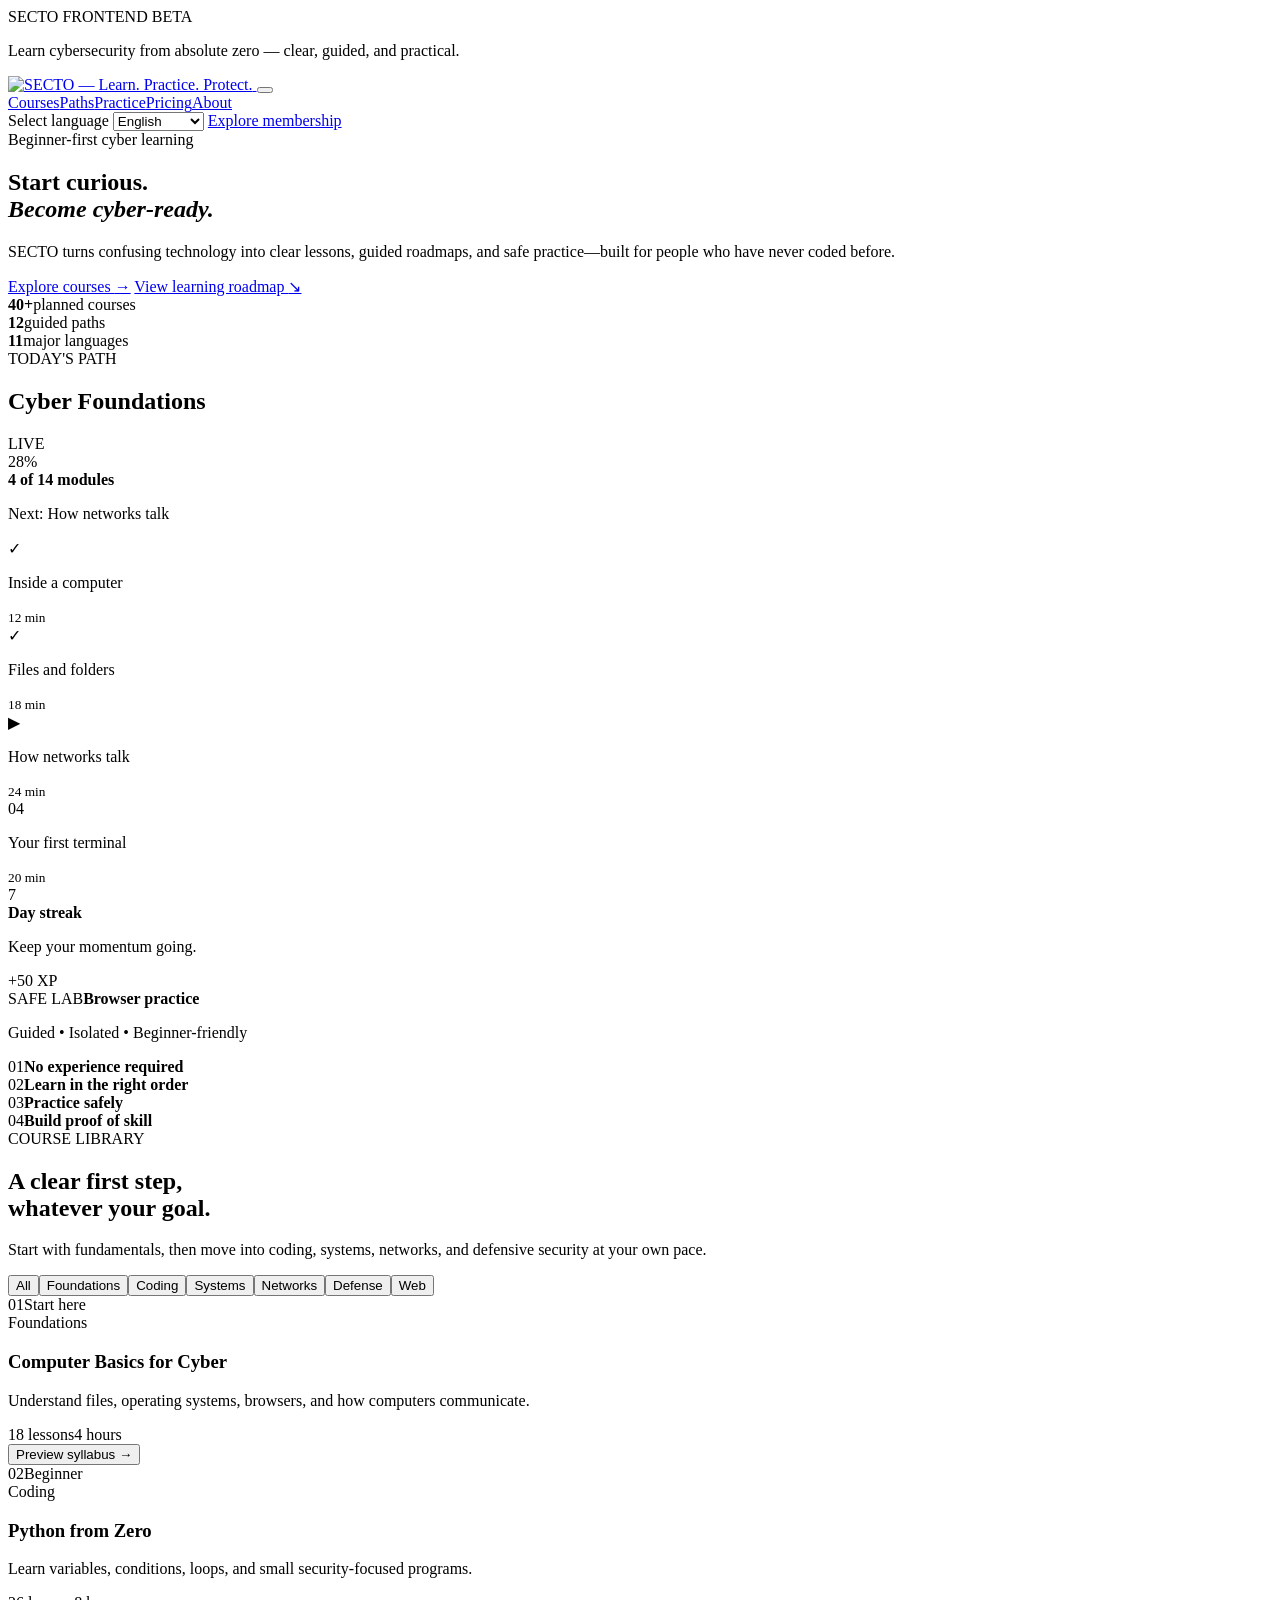
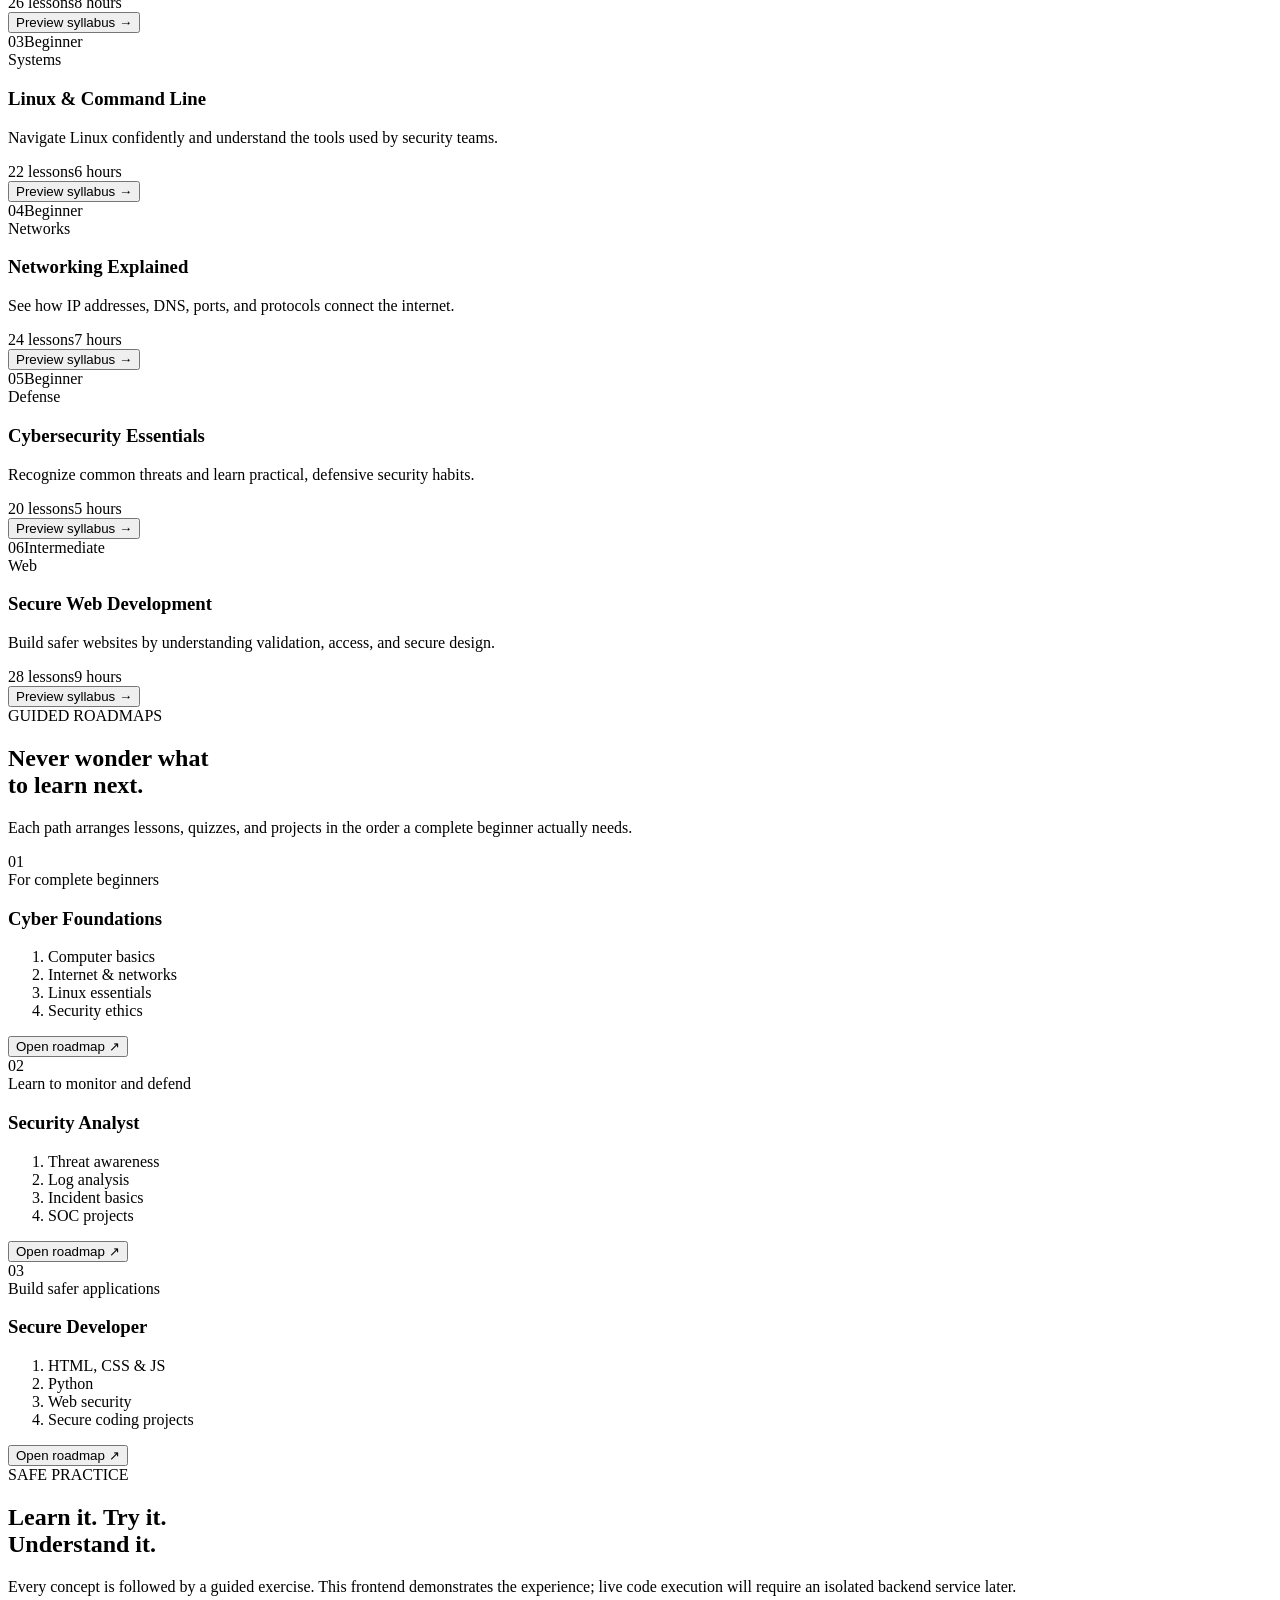
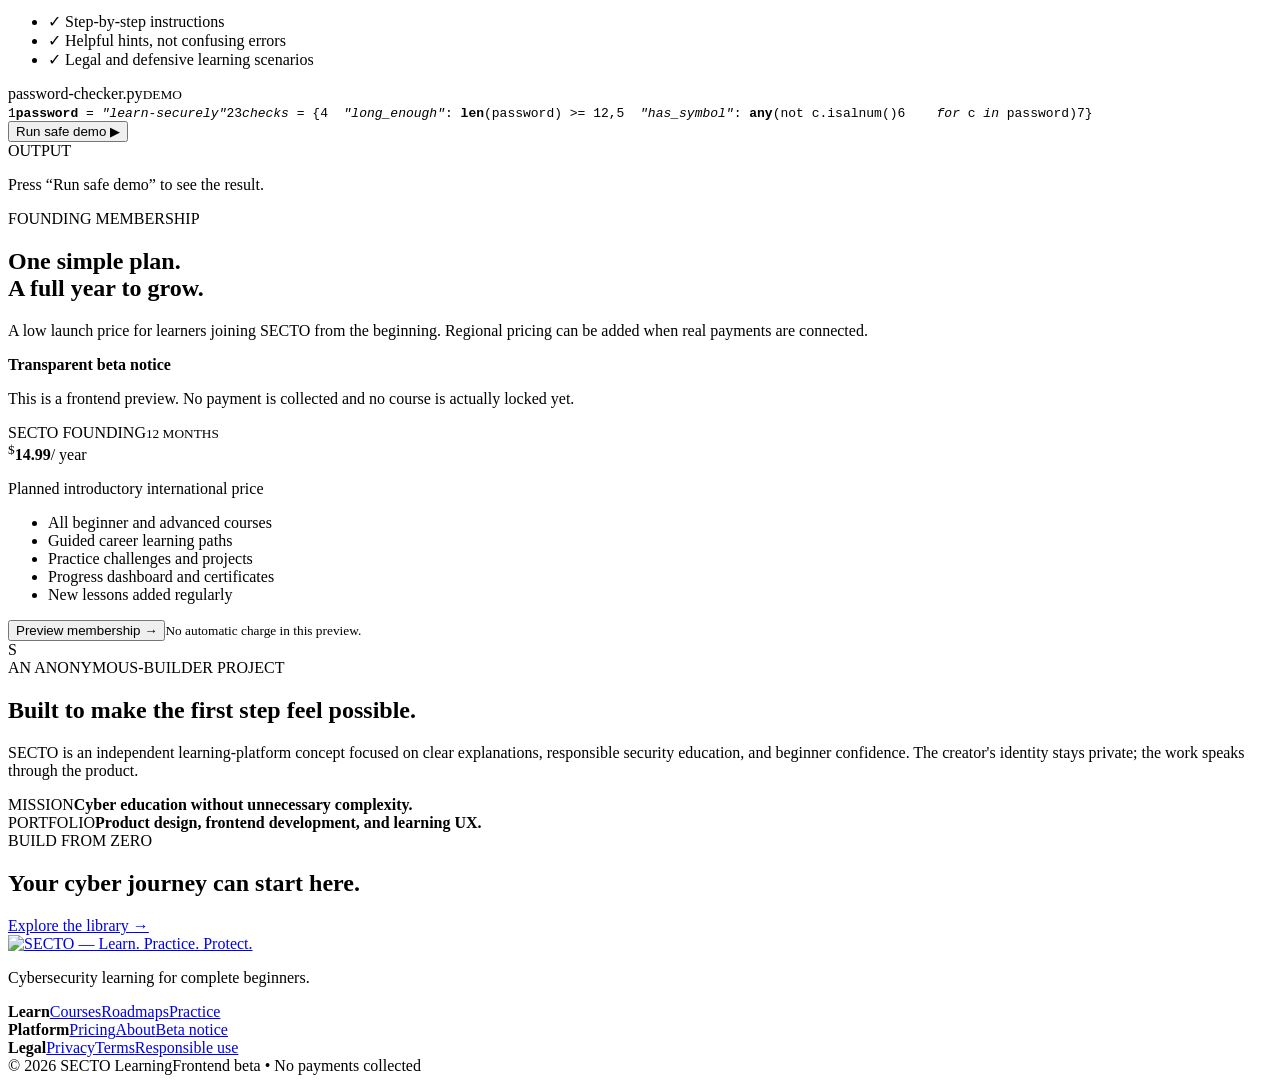
==== index.html @ 547ca1e4 "Add files via upload" ====
<!doctype html>
<html lang="en">
<head>
  <meta charset="UTF-8">
  <meta name="viewport" content="width=device-width, initial-scale=1.0">
  <meta name="description" content="SECTO is a beginner-first cybersecurity learning platform for coding, Linux, networking, and secure development.">
  <title>SECTO — Cybersecurity Learning from Zero</title>
  <link rel="icon" href="assets/favicon.svg" type="image/svg+xml">
  <link rel="stylesheet" href="assets/site.css">
  <script src="script.js" defer></script>
</head>
<body>
  <main>
    <div class="notice-bar">
      <span>SECTO FRONTEND BETA</span>
      <p>Learn cybersecurity from absolute zero — clear, guided, and practical.</p>
    </div>

    <header class="site-header">
      <a class="brand" href="#top" aria-label="SECTO home">
        <img class="brand-logo" src="assets/secto-logo.svg" alt="SECTO — Learn. Practice. Protect.">
      </a>
      <button class="menu-button" aria-label="Toggle navigation" aria-expanded="false"><span></span><span></span></button>
      <nav class="main-nav" aria-label="Main navigation">
        <a href="#courses">Courses</a><a href="#paths">Paths</a><a href="#practice">Practice</a><a href="#pricing">Pricing</a><a href="#about">About</a>
      </nav>
      <div class="header-actions">
        <label class="language-picker">
          <span class="sr-only">Select language</span>
          <select id="languageSelect" aria-label="Select language">
            <option>English</option><option>Urdu</option><option>Hindi</option><option>Arabic</option><option>Spanish</option><option>French</option><option>German</option><option>Portuguese</option><option>Chinese</option><option>Japanese</option><option>Korean</option>
          </select>
        </label>
        <a class="button button-small" href="#pricing">Explore membership</a>
      </div>
    </header>

    <section class="hero section-shell" id="top">
      <div class="hero-copy">
        <div class="eyebrow"><span></span> Beginner-first cyber learning</div>
        <h1>Start curious.<br><em>Become cyber-ready.</em></h1>
        <p class="hero-text">SECTO turns confusing technology into clear lessons, guided roadmaps, and safe practice—built for people who have never coded before.</p>
        <div class="hero-actions">
          <a class="button" href="#courses">Explore courses <span>→</span></a>
          <a class="text-link" href="#paths">View learning roadmap <span>↘</span></a>
        </div>
        <div class="hero-proof" aria-label="Platform highlights">
          <div><strong>40+</strong><span>planned courses</span></div>
          <div><strong>12</strong><span>guided paths</span></div>
          <div><strong>11</strong><span>major languages</span></div>
        </div>
      </div>

      <div class="hero-visual" aria-label="Student dashboard preview">
        <div class="sky-block sky-block-one"></div><div class="sky-block sky-block-two"></div>
        <article class="dashboard-card">
          <div class="dash-top"><div><span class="tiny-label">TODAY'S PATH</span><h2>Cyber Foundations</h2></div><span class="status-dot">LIVE</span></div>
          <div class="progress-row"><div class="progress-ring"><span>28%</span></div><div><strong>4 of 14 modules</strong><p>Next: How networks talk</p></div></div>
          <div class="lesson-list">
            <div class="lesson complete"><span>✓</span><p>Inside a computer</p><small>12 min</small></div>
            <div class="lesson complete"><span>✓</span><p>Files and folders</p><small>18 min</small></div>
            <div class="lesson active"><span>▶</span><p>How networks talk</p><small>24 min</small></div>
            <div class="lesson"><span>04</span><p>Your first terminal</p><small>20 min</small></div>
          </div>
          <div class="daily-card"><span class="streak-icon">7</span><div><strong>Day streak</strong><p>Keep your momentum going.</p></div><span>+50 XP</span></div>
        </article>
        <div class="floating-note"><span>SAFE LAB</span><strong>Browser practice</strong><p>Guided • Isolated • Beginner-friendly</p></div>
      </div>
    </section>

    <div class="language-message section-shell" id="languageMessage" role="status" hidden></div>

    <section class="values-strip" aria-label="SECTO learning principles">
      <div><span>01</span><strong>No experience required</strong></div><div><span>02</span><strong>Learn in the right order</strong></div><div><span>03</span><strong>Practice safely</strong></div><div><span>04</span><strong>Build proof of skill</strong></div>
    </section>

    <section class="courses section-shell section-space" id="courses">
      <div class="section-heading"><div><span class="kicker">COURSE LIBRARY</span><h2>A clear first step,<br>whatever your goal.</h2></div><p>Start with fundamentals, then move into coding, systems, networks, and defensive security at your own pace.</p></div>
      <div class="filter-row" aria-label="Filter courses">
        <button class="filter active" data-filter="All">All</button><button class="filter" data-filter="Foundations">Foundations</button><button class="filter" data-filter="Coding">Coding</button><button class="filter" data-filter="Systems">Systems</button><button class="filter" data-filter="Networks">Networks</button><button class="filter" data-filter="Defense">Defense</button><button class="filter" data-filter="Web">Web</button>
      </div>
      <div class="course-grid">
        <article class="course-card" data-category="Foundations"><div class="course-top"><span class="course-number">01</span><span class="course-level">Start here</span></div><span class="course-category">Foundations</span><h3>Computer Basics for Cyber</h3><p>Understand files, operating systems, browsers, and how computers communicate.</p><div class="course-meta"><span>18 lessons</span><span>4 hours</span></div><button class="course-link">Preview syllabus <span>→</span></button></article>
        <article class="course-card" data-category="Coding"><div class="course-top"><span class="course-number">02</span><span class="course-level">Beginner</span></div><span class="course-category">Coding</span><h3>Python from Zero</h3><p>Learn variables, conditions, loops, and small security-focused programs.</p><div class="course-meta"><span>26 lessons</span><span>8 hours</span></div><button class="course-link">Preview syllabus <span>→</span></button></article>
        <article class="course-card" data-category="Systems"><div class="course-top"><span class="course-number">03</span><span class="course-level">Beginner</span></div><span class="course-category">Systems</span><h3>Linux &amp; Command Line</h3><p>Navigate Linux confidently and understand the tools used by security teams.</p><div class="course-meta"><span>22 lessons</span><span>6 hours</span></div><button class="course-link">Preview syllabus <span>→</span></button></article>
        <article class="course-card" data-category="Networks"><div class="course-top"><span class="course-number">04</span><span class="course-level">Beginner</span></div><span class="course-category">Networks</span><h3>Networking Explained</h3><p>See how IP addresses, DNS, ports, and protocols connect the internet.</p><div class="course-meta"><span>24 lessons</span><span>7 hours</span></div><button class="course-link">Preview syllabus <span>→</span></button></article>
        <article class="course-card" data-category="Defense"><div class="course-top"><span class="course-number">05</span><span class="course-level">Beginner</span></div><span class="course-category">Defense</span><h3>Cybersecurity Essentials</h3><p>Recognize common threats and learn practical, defensive security habits.</p><div class="course-meta"><span>20 lessons</span><span>5 hours</span></div><button class="course-link">Preview syllabus <span>→</span></button></article>
        <article class="course-card" data-category="Web"><div class="course-top"><span class="course-number">06</span><span class="course-level">Intermediate</span></div><span class="course-category">Web</span><h3>Secure Web Development</h3><p>Build safer websites by understanding validation, access, and secure design.</p><div class="course-meta"><span>28 lessons</span><span>9 hours</span></div><button class="course-link">Preview syllabus <span>→</span></button></article>
      </div>
    </section>

    <section class="paths section-space" id="paths">
      <div class="section-shell">
        <div class="section-heading light-heading"><div><span class="kicker">GUIDED ROADMAPS</span><h2>Never wonder what<br>to learn next.</h2></div><p>Each path arranges lessons, quizzes, and projects in the order a complete beginner actually needs.</p></div>
        <div class="path-grid">
          <article class="path-card path-blue"><div class="path-number">01</div><span>For complete beginners</span><h3>Cyber Foundations</h3><ol><li>Computer basics</li><li>Internet &amp; networks</li><li>Linux essentials</li><li>Security ethics</li></ol><button>Open roadmap <span>↗</span></button></article>
          <article class="path-card path-navy"><div class="path-number">02</div><span>Learn to monitor and defend</span><h3>Security Analyst</h3><ol><li>Threat awareness</li><li>Log analysis</li><li>Incident basics</li><li>SOC projects</li></ol><button>Open roadmap <span>↗</span></button></article>
          <article class="path-card path-aqua"><div class="path-number">03</div><span>Build safer applications</span><h3>Secure Developer</h3><ol><li>HTML, CSS &amp; JS</li><li>Python</li><li>Web security</li><li>Secure coding projects</li></ol><button>Open roadmap <span>↗</span></button></article>
        </div>
      </div>
    </section>

    <section class="practice section-shell section-space" id="practice">
      <div class="practice-copy"><span class="kicker">SAFE PRACTICE</span><h2>Learn it. Try it.<br>Understand it.</h2><p>Every concept is followed by a guided exercise. This frontend demonstrates the experience; live code execution will require an isolated backend service later.</p><ul class="check-list"><li><span>✓</span> Step-by-step instructions</li><li><span>✓</span> Helpful hints, not confusing errors</li><li><span>✓</span> Legal and defensive learning scenarios</li></ul></div>
      <div class="lab-window">
        <div class="lab-header"><div class="window-dots"><i></i><i></i><i></i></div><span>password-checker.py</span><small>DEMO</small></div>
        <div class="lab-body">
          <div class="code-lines" aria-label="Python example"><code><span class="line-no">1</span><b>password</b> = <i>&quot;learn-securely&quot;</i></code><code><span class="line-no">2</span></code><code><span class="line-no">3</span><em>checks</em> = {</code><code><span class="line-no">4</span>&nbsp;&nbsp;<i>&quot;long_enough&quot;</i>: <b>len</b>(password) &gt;= 12,</code><code><span class="line-no">5</span>&nbsp;&nbsp;<i>&quot;has_symbol&quot;</i>: <b>any</b>(not c.isalnum()</code><code><span class="line-no">6</span>&nbsp;&nbsp;&nbsp;&nbsp;<em>for</em> c <em>in</em> password)</code><code><span class="line-no">7</span>}</code></div>
          <button class="run-button" id="runDemo">Run safe demo <span>▶</span></button>
          <div class="terminal-output" id="terminalOutput" aria-live="polite"><span>OUTPUT</span><p>Press “Run safe demo” to see the result.</p></div>
        </div>
      </div>
    </section>

    <section class="pricing section-space" id="pricing">
      <div class="section-shell pricing-shell">
        <div class="pricing-intro"><span class="kicker">FOUNDING MEMBERSHIP</span><h2>One simple plan.<br>A full year to grow.</h2><p>A low launch price for learners joining SECTO from the beginning. Regional pricing can be added when real payments are connected.</p><div class="pricing-note"><strong>Transparent beta notice</strong><p>This is a frontend preview. No payment is collected and no course is actually locked yet.</p></div></div>
        <article class="price-card"><div class="price-card-top"><span>SECTO FOUNDING</span><small>12 MONTHS</small></div><div class="price"><sup>$</sup><strong>14.99</strong><span>/ year</span></div><p>Planned introductory international price</p><ul><li>All beginner and advanced courses</li><li>Guided career learning paths</li><li>Practice challenges and projects</li><li>Progress dashboard and certificates</li><li>New lessons added regularly</li></ul><button class="button price-button" id="membershipButton">Preview membership <span>→</span></button><small class="renewal">No automatic charge in this preview.</small></article>
      </div>
    </section>

    <section class="about section-shell section-space" id="about">
      <div class="about-mark" aria-hidden="true">S</div>
      <div class="about-copy"><span class="kicker">AN ANONYMOUS-BUILDER PROJECT</span><h2>Built to make the first step feel possible.</h2><p>SECTO is an independent learning-platform concept focused on clear explanations, responsible security education, and beginner confidence. The creator's identity stays private; the work speaks through the product.</p><div class="about-details"><div><span>MISSION</span><strong>Cyber education without unnecessary complexity.</strong></div><div><span>PORTFOLIO</span><strong>Product design, frontend development, and learning UX.</strong></div></div></div>
    </section>

    <section class="cta-section"><div class="section-shell cta-inner"><div><span class="kicker">BUILD FROM ZERO</span><h2>Your cyber journey can start here.</h2></div><a class="button button-dark" href="#courses">Explore the library <span>→</span></a></div></section>

    <footer class="footer section-shell">
      <div class="footer-brand"><a class="brand" href="#top"><img class="brand-logo" src="assets/secto-logo.svg" alt="SECTO — Learn. Practice. Protect."></a><p>Cybersecurity learning for complete beginners.</p></div>
      <div class="footer-links"><div><strong>Learn</strong><a href="#courses">Courses</a><a href="#paths">Roadmaps</a><a href="#practice">Practice</a></div><div><strong>Platform</strong><a href="#pricing">Pricing</a><a href="#about">About</a><a href="#top">Beta notice</a></div><div><strong>Legal</strong><a href="#top">Privacy</a><a href="#top">Terms</a><a href="#top">Responsible use</a></div></div>
      <div class="footer-bottom"><span>© 2026 SECTO Learning</span><span>Frontend beta • No payments collected</span></div>
    </footer>
  </main>
</body>
</html>
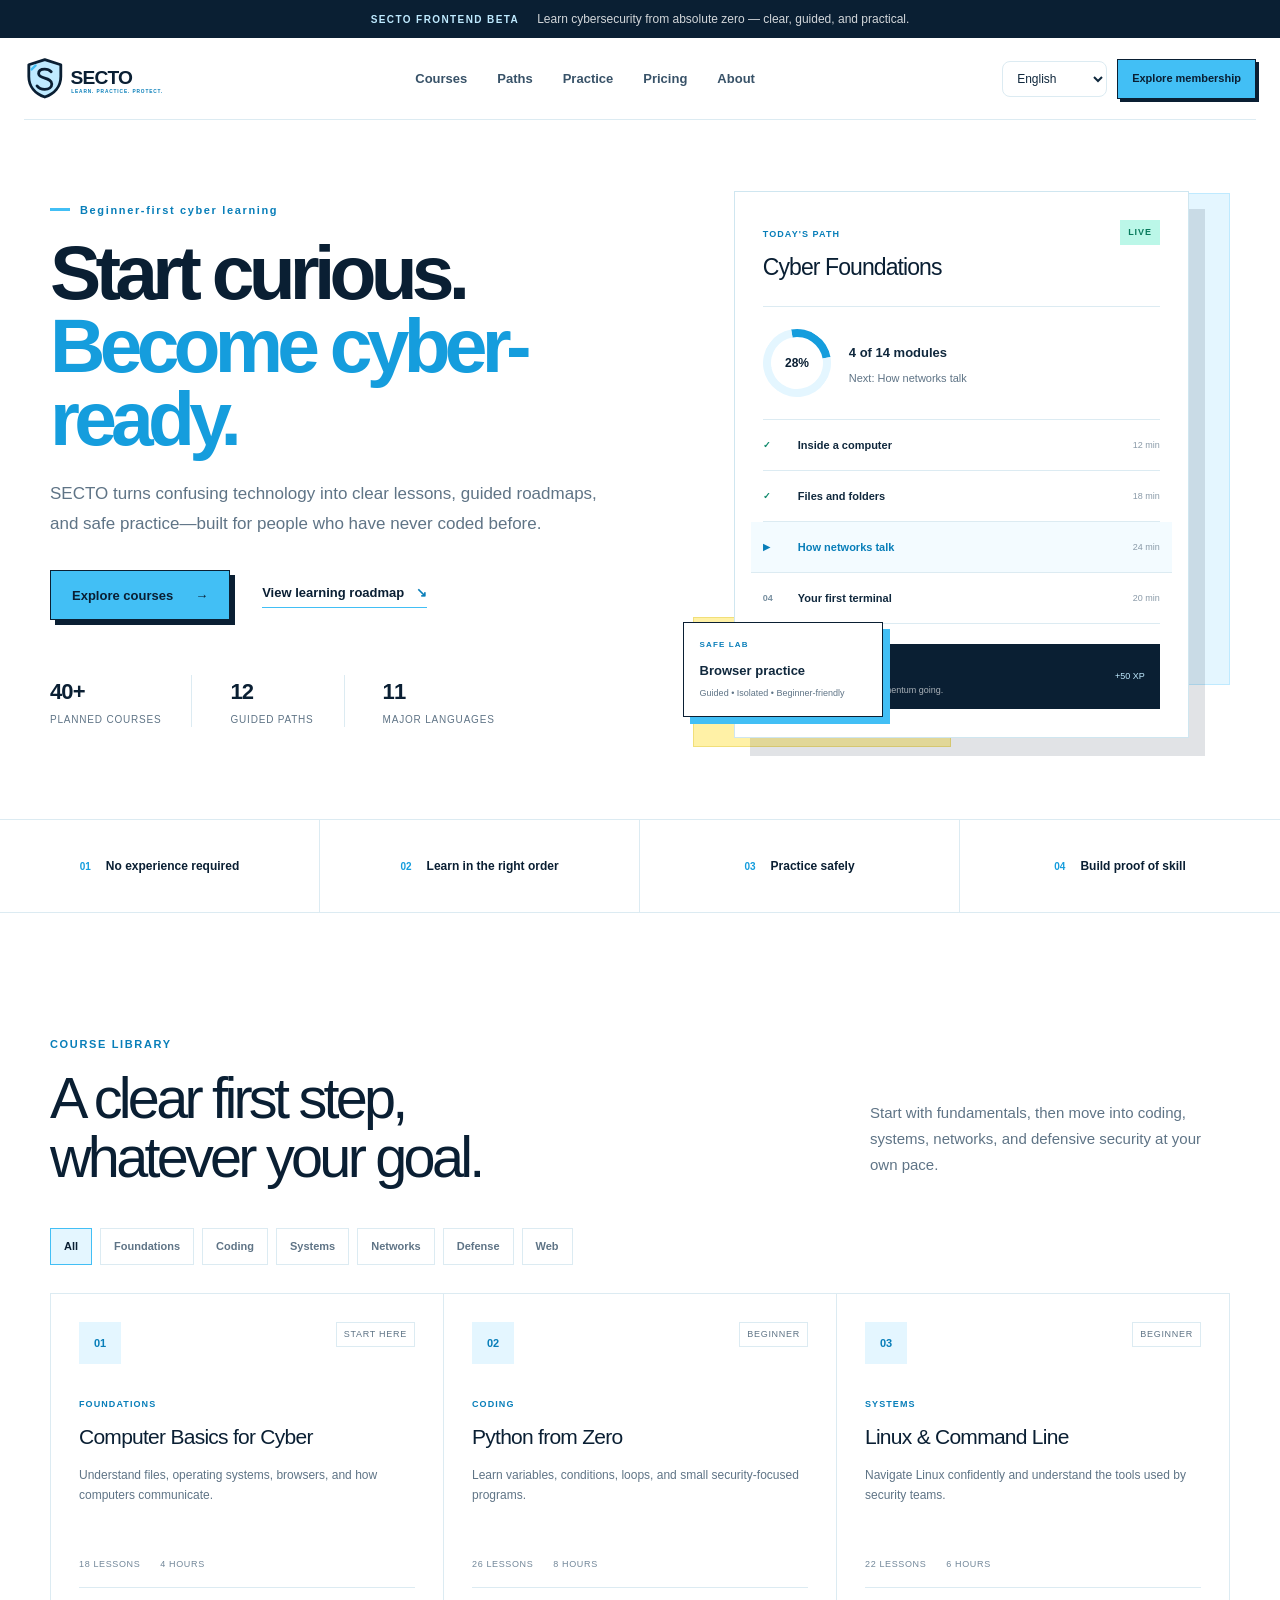
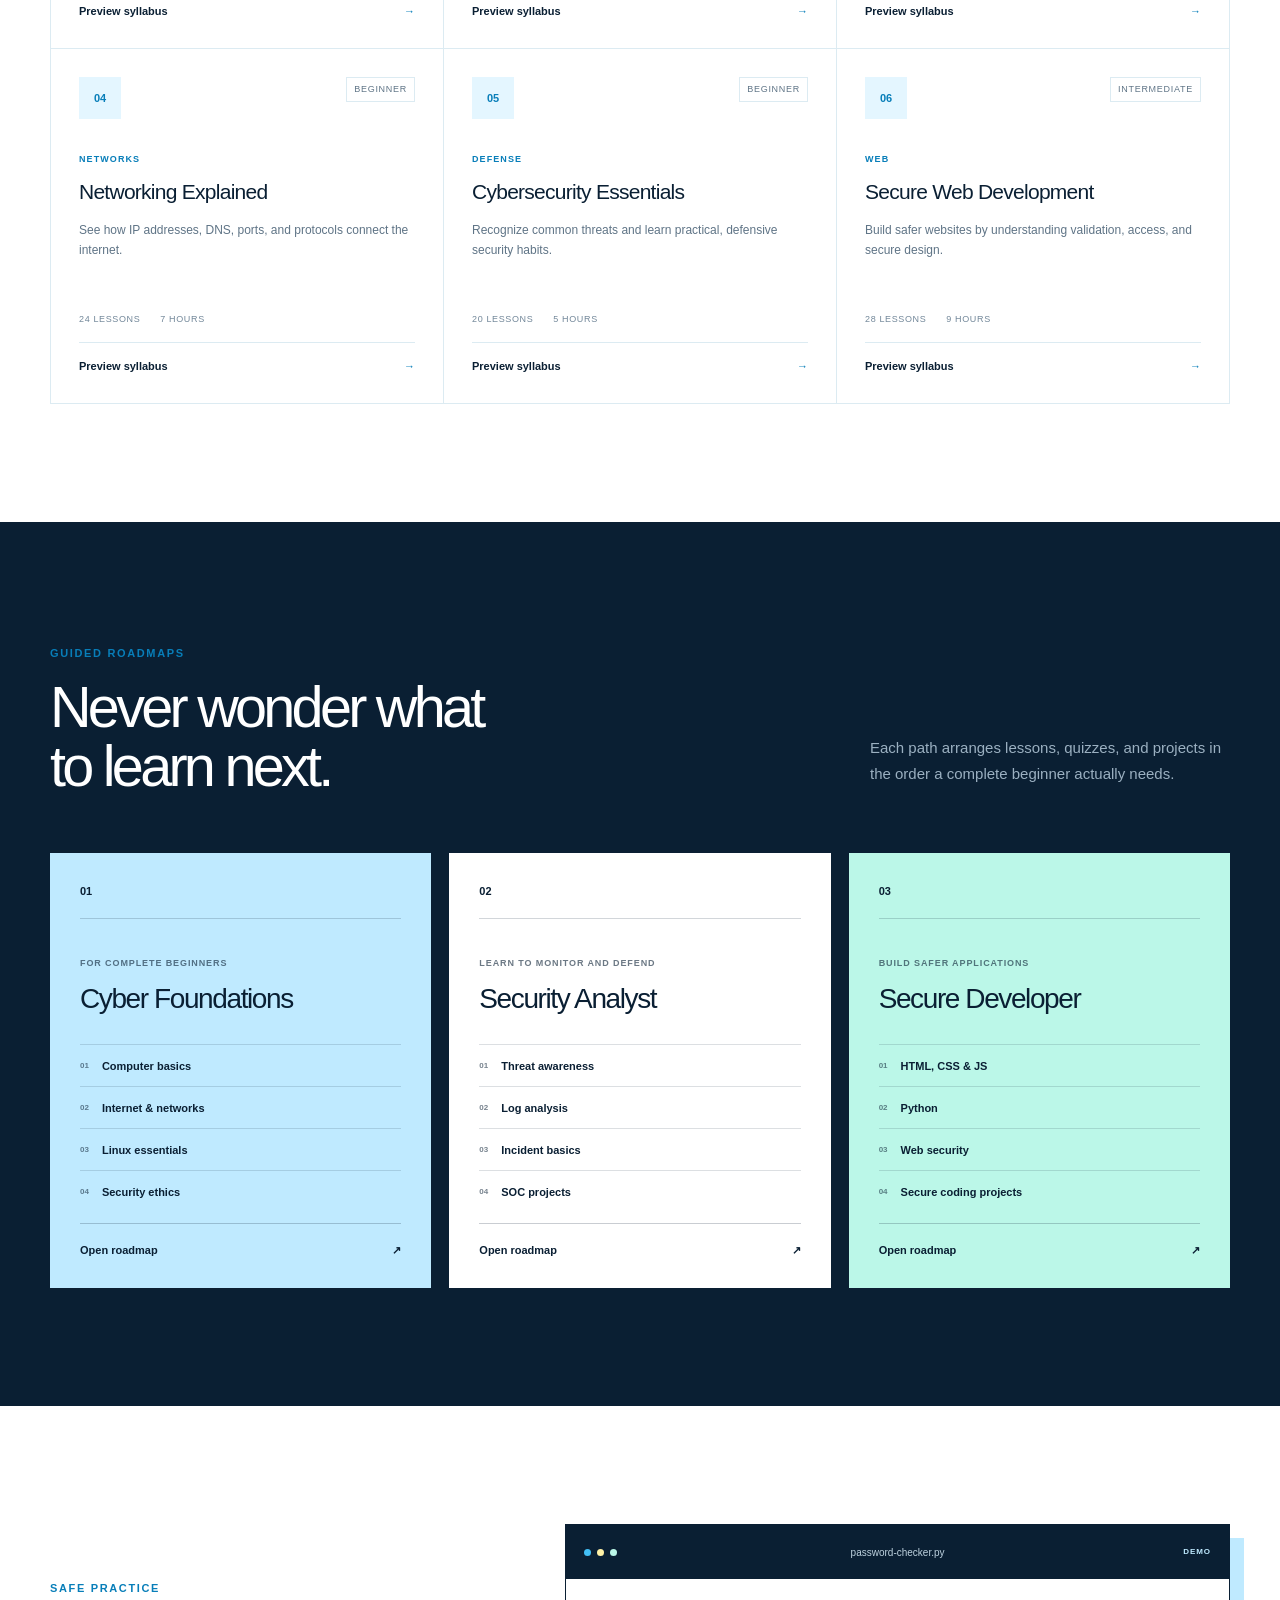
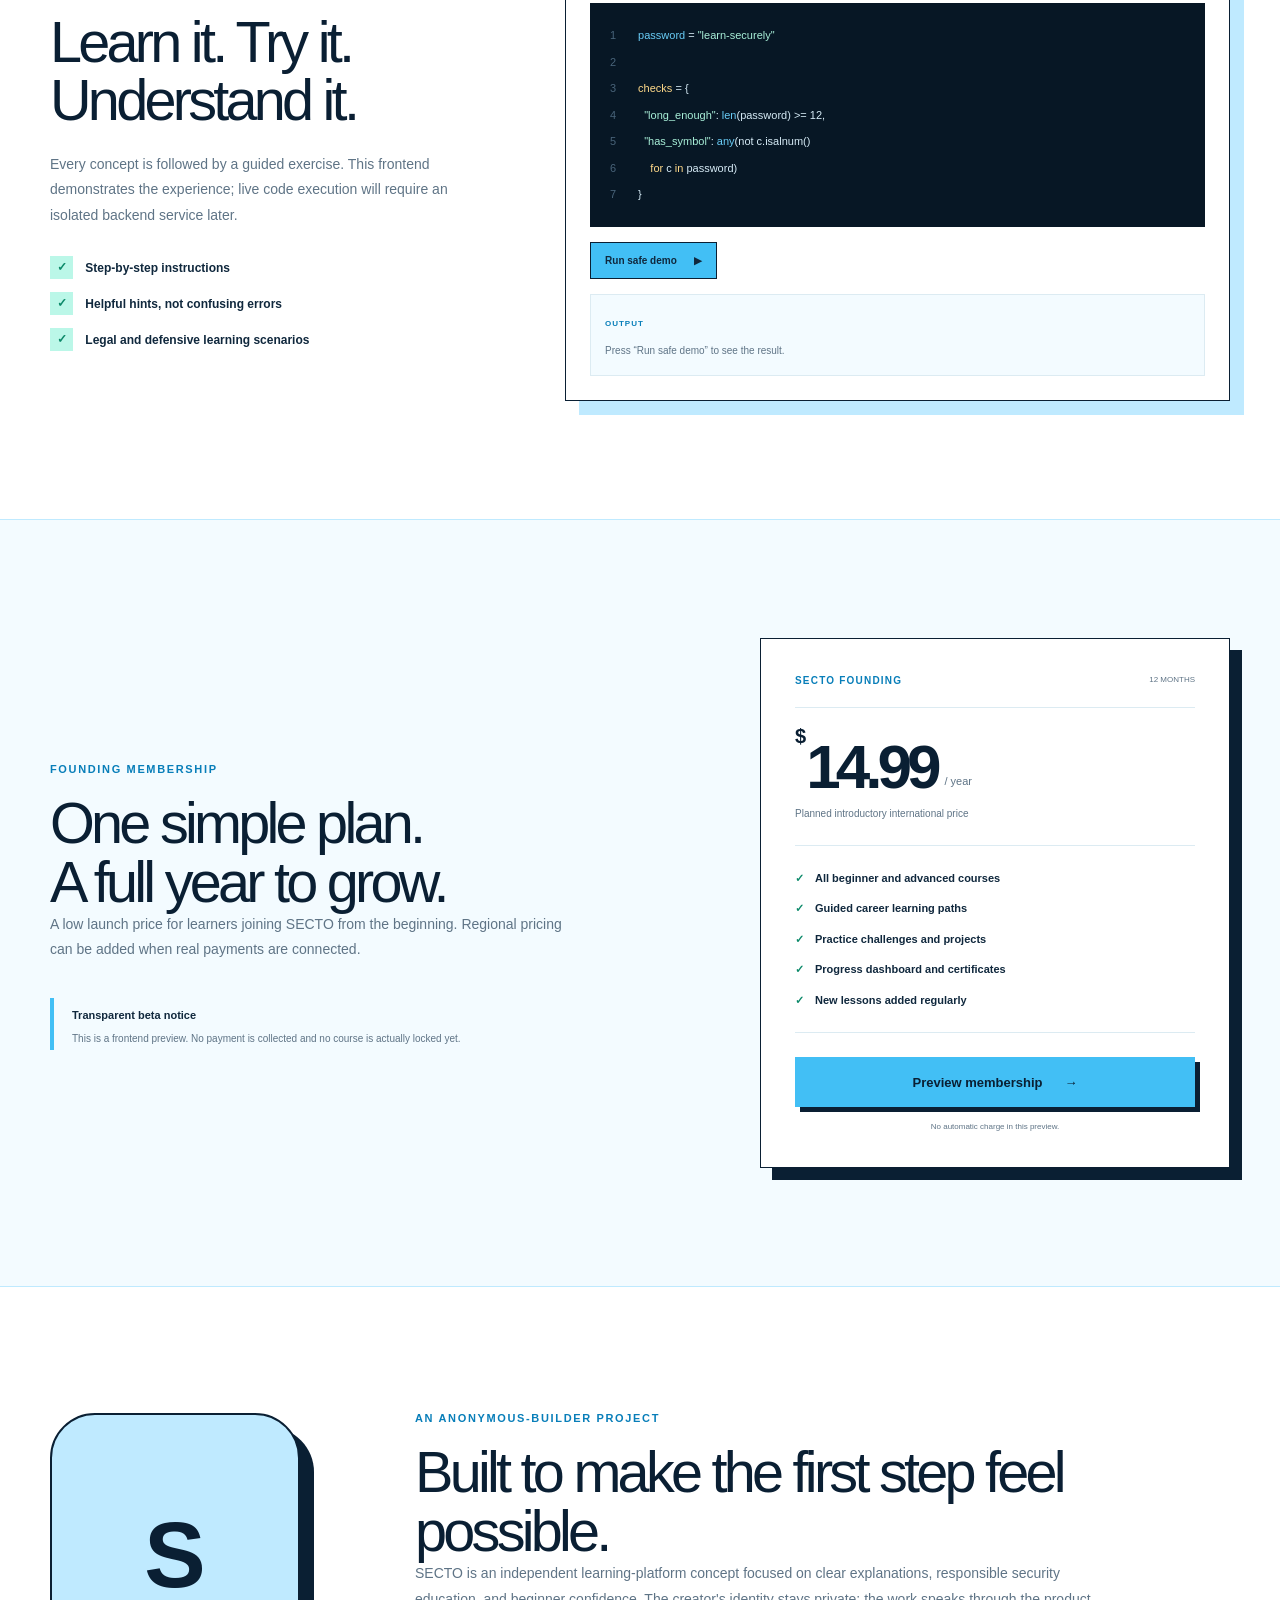
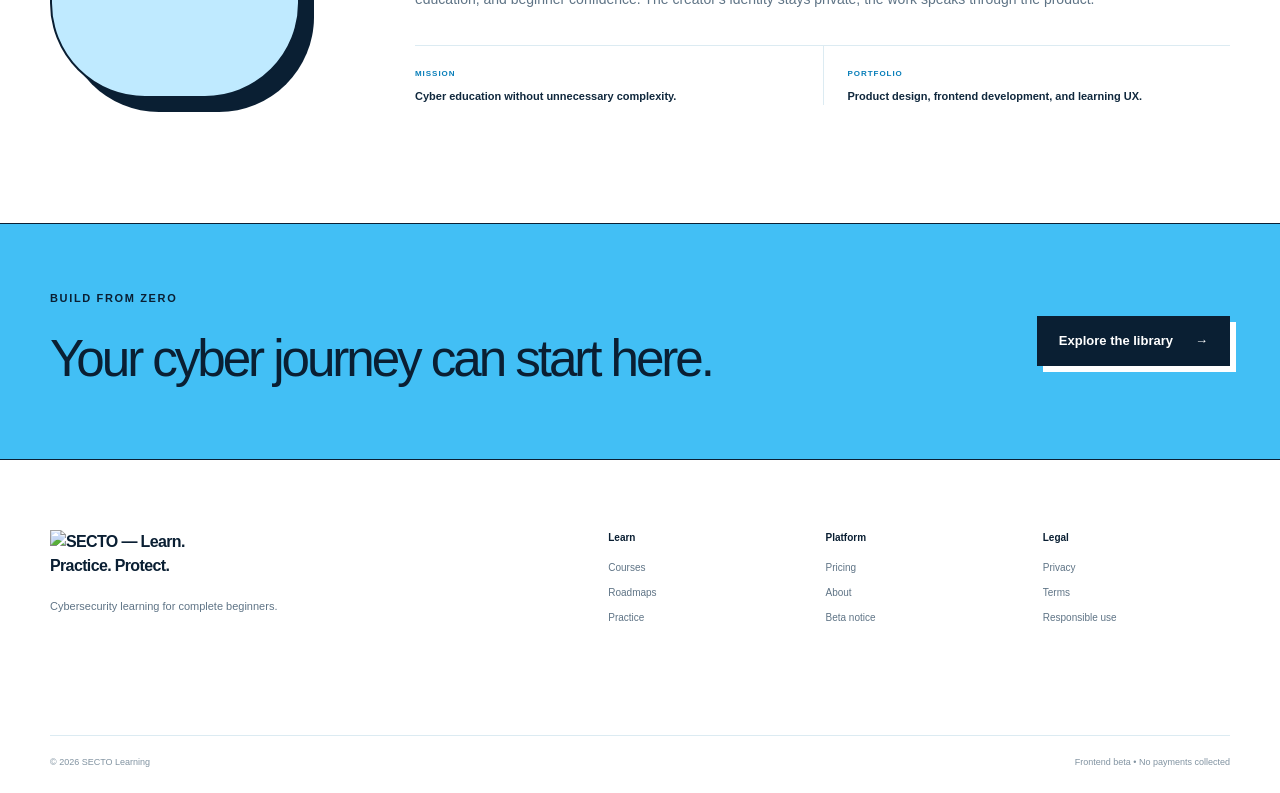
==== commit 7c737ec0: "Update index.html" ====
--- a/index.html
+++ b/index.html
@@ -5,8 +5,8 @@
   <meta name="viewport" content="width=device-width, initial-scale=1.0">
   <meta name="description" content="SECTO is a beginner-first cybersecurity learning platform for coding, Linux, networking, and secure development.">
   <title>SECTO — Cybersecurity Learning from Zero</title>
-  <link rel="icon" href="assets/favicon.svg" type="image/svg+xml">
-  <link rel="stylesheet" href="assets/site.css">
+  <link rel="icon" href="favicon.svg" type="image/svg+xml">
+  <link rel="stylesheet" href="site.css">
   <script src="script.js" defer></script>
 </head>
 <body>
@@ -18,7 +18,7 @@
 
     <header class="site-header">
       <a class="brand" href="#top" aria-label="SECTO home">
-        <img class="brand-logo" src="assets/secto-logo.svg" alt="SECTO — Learn. Practice. Protect.">
+        <img class="brand-logo" src="secto-logo.svg" alt="SECTO — Learn. Practice. Protect.">
       </a>
       <button class="menu-button" aria-label="Toggle navigation" aria-expanded="false"><span></span><span></span></button>
       <nav class="main-nav" aria-label="Main navigation">
--- a/site.css
+++ b/site.css
@@ -0,0 +1,2 @@
+/*! tailwindcss v4.2.1 | MIT License | https://tailwindcss.com */
+@layer properties{@supports (((-webkit-hyphens:none)) and (not (margin-trim:inline))) or ((-moz-orient:inline) and (not (color:rgb(from red r g b)))){*,:before,:after,::backdrop{--tw-blur:initial;--tw-brightness:initial;--tw-contrast:initial;--tw-grayscale:initial;--tw-hue-rotate:initial;--tw-invert:initial;--tw-opacity:initial;--tw-saturate:initial;--tw-sepia:initial;--tw-drop-shadow:initial;--tw-drop-shadow-color:initial;--tw-drop-shadow-alpha:100%;--tw-drop-shadow-size:initial}}}@layer theme{:root,:host{--font-sans:ui-sans-serif, system-ui, sans-serif, "Apple Color Emoji", "Segoe UI Emoji", "Segoe UI Symbol", "Noto Color Emoji";--font-mono:ui-monospace, SFMono-Regular, Menlo, Monaco, Consolas, "Liberation Mono", "Courier New", monospace;--spacing:.25rem;--default-font-family:var(--font-sans);--default-mono-font-family:var(--font-mono)}}@layer base{*,:after,:before,::backdrop{box-sizing:border-box;border:0 solid;margin:0;padding:0}::file-selector-button{box-sizing:border-box;border:0 solid;margin:0;padding:0}html,:host{-webkit-text-size-adjust:100%;tab-size:4;line-height:1.5;font-family:var(--default-font-family,ui-sans-serif, system-ui, sans-serif, "Apple Color Emoji", "Segoe UI Emoji", "Segoe UI Symbol", "Noto Color Emoji");font-feature-settings:var(--default-font-feature-settings,normal);font-variation-settings:var(--default-font-variation-settings,normal);-webkit-tap-highlight-color:transparent}hr{height:0;color:inherit;border-top-width:1px}abbr:where([title]){-webkit-text-decoration:underline dotted;text-decoration:underline dotted}h1,h2,h3,h4,h5,h6{font-size:inherit;font-weight:inherit}a{color:inherit;-webkit-text-decoration:inherit;-webkit-text-decoration:inherit;-webkit-text-decoration:inherit;-webkit-text-decoration:inherit;text-decoration:inherit}b,strong{font-weight:bolder}code,kbd,samp,pre{font-family:var(--default-mono-font-family,ui-monospace, SFMono-Regular, Menlo, Monaco, Consolas, "Liberation Mono", "Courier New", monospace);font-feature-settings:var(--default-mono-font-feature-settings,normal);font-variation-settings:var(--default-mono-font-variation-settings,normal);font-size:1em}small{font-size:80%}sub,sup{vertical-align:baseline;font-size:75%;line-height:0;position:relative}sub{bottom:-.25em}sup{top:-.5em}table{text-indent:0;border-color:inherit;border-collapse:collapse}:-moz-focusring{outline:auto}progress{vertical-align:baseline}summary{display:list-item}ol,ul,menu{list-style:none}img,svg,video,canvas,audio,iframe,embed,object{vertical-align:middle;display:block}img,video{max-width:100%;height:auto}button,input,select,optgroup,textarea{font:inherit;font-feature-settings:inherit;font-variation-settings:inherit;letter-spacing:inherit;color:inherit;opacity:1;background-color:#0000;border-radius:0}::file-selector-button{font:inherit;font-feature-settings:inherit;font-variation-settings:inherit;letter-spacing:inherit;color:inherit;opacity:1;background-color:#0000;border-radius:0}:where(select:is([multiple],[size])) optgroup{font-weight:bolder}:where(select:is([multiple],[size])) optgroup option{padding-inline-start:20px}::file-selector-button{margin-inline-end:4px}::placeholder{opacity:1}@supports (not ((-webkit-appearance:-apple-pay-button))) or (contain-intrinsic-size:1px){::placeholder{color:currentColor}@supports (color:color-mix(in lab, red, red)){::placeholder{color:color-mix(in oklab, currentcolor 50%, transparent)}}}textarea{resize:vertical}::-webkit-search-decoration{-webkit-appearance:none}::-webkit-date-and-time-value{min-height:1lh;text-align:inherit}::-webkit-datetime-edit{display:inline-flex}::-webkit-datetime-edit-fields-wrapper{padding:0}::-webkit-datetime-edit{padding-block:0}::-webkit-datetime-edit-year-field{padding-block:0}::-webkit-datetime-edit-month-field{padding-block:0}::-webkit-datetime-edit-day-field{padding-block:0}::-webkit-datetime-edit-hour-field{padding-block:0}::-webkit-datetime-edit-minute-field{padding-block:0}::-webkit-datetime-edit-second-field{padding-block:0}::-webkit-datetime-edit-millisecond-field{padding-block:0}::-webkit-datetime-edit-meridiem-field{padding-block:0}::-webkit-calendar-picker-indicator{line-height:1}:-moz-ui-invalid{box-shadow:none}button,input:where([type=button],[type=reset],[type=submit]){appearance:button}::file-selector-button{appearance:button}::-webkit-inner-spin-button{height:auto}::-webkit-outer-spin-button{height:auto}[hidden]:where(:not([hidden=until-found])){display:none!important}}@layer components;@layer utilities{.visible{visibility:visible}.sr-only{clip-path:inset(50%);white-space:nowrap;border-width:0;width:1px;height:1px;margin:-1px;padding:0;position:absolute;overflow:hidden}.absolute{position:absolute}.relative{position:relative}.static{position:static}.start{inset-inline-start:var(--spacing)}.contents{display:contents}.hidden{display:none}.table{display:table}.antialiased{-webkit-font-smoothing:antialiased;-moz-osx-font-smoothing:grayscale}.filter{filter:var(--tw-blur,) var(--tw-brightness,) var(--tw-contrast,) var(--tw-grayscale,) var(--tw-hue-rotate,) var(--tw-invert,) var(--tw-saturate,) var(--tw-sepia,) var(--tw-drop-shadow,)}}:root{--white:#fff;--sky-50:#f3fbff;--sky-100:#e4f6ff;--sky-200:#bfeaff;--sky-400:#42bff5;--sky-500:#159ddd;--sky-600:#087eb9;--navy:#0a1f33;--navy-2:#12334f;--ink:#10283d;--muted:#5f7486;--line:#dcebf2;--mint:#bbf7e8;--yellow:#fff1a6}*{box-sizing:border-box}html{scroll-behavior:smooth}body{background:var(--white);color:var(--ink);-webkit-font-smoothing:antialiased;margin:0;font-family:Arial,Helvetica,sans-serif}button,select{font:inherit}button,a{-webkit-tap-highlight-color:transparent}a{color:inherit;text-decoration:none}button{color:inherit}.sr-only{clip:rect(0, 0, 0, 0);white-space:nowrap;border:0;width:1px;height:1px;margin:-1px;padding:0;position:absolute;overflow:hidden}.section-shell{width:min(1180px,100% - 48px);margin:0 auto}.section-space{padding-top:118px;padding-bottom:118px}.notice-bar{background:var(--navy);color:#fff;justify-content:center;align-items:center;gap:18px;min-height:38px;padding:8px 24px;font-size:12px;display:flex}.notice-bar span{color:var(--sky-200);letter-spacing:.14em;font-size:10px;font-weight:800}.notice-bar p{opacity:.82;margin:0}.site-header{border-bottom:1px solid var(--line);z-index:20;justify-content:space-between;align-items:center;width:min(1280px,100% - 48px);height:82px;margin:0 auto;display:flex;position:relative}.brand{letter-spacing:-.04em;color:var(--navy);align-items:center;gap:10px;font-weight:900;display:inline-flex}.brand-logo{width:144px;height:auto;display:block}.brand-mark{width:34px;height:38px;color:var(--navy);background:var(--sky-200);border:2px solid var(--navy);box-shadow:4px 4px 0 var(--navy);border-radius:9px 9px 14px 14px;place-items:center;font-size:15px;display:grid}.main-nav{color:#385268;align-items:center;gap:30px;font-size:13px;font-weight:700;display:flex}.main-nav a{transition:color .2s}.main-nav a:hover{color:var(--sky-600)}.header-actions{align-items:center;gap:10px;display:flex}.language-picker select{border:1px solid var(--line);color:var(--ink);background:#fff;border-radius:8px;max-width:105px;padding:9px 27px 9px 10px;font-size:12px}.button{border:1px solid var(--navy);background:var(--sky-400);color:var(--navy);min-height:50px;box-shadow:5px 5px 0 var(--navy);cursor:pointer;justify-content:center;align-items:center;gap:22px;padding:0 21px;font-size:13px;font-weight:850;transition:transform .2s,box-shadow .2s;display:inline-flex}.button:hover{box-shadow:3px 3px 0 var(--navy);transform:translate(2px,2px)}.button-small{min-height:40px;box-shadow:3px 3px 0 var(--navy);gap:8px;padding:0 14px;font-size:11px}.menu-button{display:none}.hero{grid-template-columns:1.03fr .97fr;align-items:center;gap:72px;min-height:690px;padding-top:62px;padding-bottom:72px;display:grid}.hero-copy{z-index:2;position:relative}.eyebrow,.kicker{color:var(--sky-600);letter-spacing:.15em;font-size:11px;font-weight:900}.eyebrow{align-items:center;gap:10px;display:flex}.eyebrow span{background:var(--sky-400);width:20px;height:3px}.hero h1{color:var(--navy);letter-spacing:-.075em;margin:18px 0 24px;font-size:clamp(3.35rem,6vw,5.6rem);font-weight:900;line-height:.95}.hero h1 em{color:var(--sky-500);font-style:normal}.hero-text{max-width:620px;color:var(--muted);margin:0;font-size:17px;line-height:1.75}.hero-actions{align-items:center;gap:32px;margin-top:32px;display:flex}.text-link{color:var(--navy);border-bottom:1px solid var(--sky-400);padding-bottom:5px;font-size:13px;font-weight:800}.text-link span{color:var(--sky-600);margin-left:8px}.hero-proof{gap:38px;margin-top:55px;display:flex}.hero-proof div{border-right:1px solid var(--line);gap:4px;padding-right:30px;display:grid}.hero-proof div:last-child{border-right:0}.hero-proof strong{letter-spacing:-.04em;color:var(--navy);font-size:22px}.hero-proof span{color:var(--muted);text-transform:uppercase;letter-spacing:.08em;font-size:10px}.hero-visual{place-items:center;min-height:565px;display:grid;position:relative}.sky-block{background:var(--sky-100);border:1px solid var(--sky-200);position:absolute}.sky-block-one{width:89%;height:87%;top:2%;right:0}.sky-block-two{background:var(--yellow);border-color:#f1df79;width:48%;height:23%;bottom:0;left:0}.dashboard-card{z-index:2;background:#fff;border:1px solid #cfe6f0;width:min(455px,88%);padding:28px;position:relative;box-shadow:16px 18px #0a1f331f}.dash-top{border-bottom:1px solid var(--line);justify-content:space-between;align-items:flex-start;padding-bottom:22px;display:flex}.tiny-label{letter-spacing:.12em;color:var(--sky-600);font-size:9px;font-weight:850}.dash-top h2{letter-spacing:-.04em;color:var(--navy);margin:6px 0 0;font-size:23px}.status-dot{letter-spacing:.1em;color:#087a5c;background:var(--mint);padding:6px 8px;font-size:9px;font-weight:900}.progress-row{align-items:center;gap:18px;margin:22px 0;display:flex}.progress-ring{border:8px solid var(--sky-100);border-top-color:var(--sky-500);border-radius:50%;place-items:center;width:68px;height:68px;display:grid;transform:rotate(35deg)}.progress-ring span{color:var(--navy);font-size:12px;font-weight:900;transform:rotate(-35deg)}.progress-row strong{font-size:13px}.progress-row p{color:var(--muted);margin:6px 0 0;font-size:11px}.lesson-list{border-top:1px solid var(--line)}.lesson{border-bottom:1px solid var(--line);grid-template-columns:26px 1fr auto;align-items:center;gap:9px;min-height:51px;font-size:11px;display:grid}.lesson span{color:#7990a1;font-size:9px;font-weight:800}.lesson p{margin:0;font-weight:750}.lesson small{color:#8a9aa8;font-size:9px}.lesson.complete span{color:#0f896b}.lesson.active{background:var(--sky-50);margin:0 -12px;padding:0 12px}.lesson.active span,.lesson.active p{color:var(--sky-600)}.daily-card{background:var(--navy);color:#fff;grid-template-columns:38px 1fr auto;align-items:center;gap:12px;min-height:65px;margin-top:20px;padding:12px 15px;display:grid}.daily-card .streak-icon{background:var(--sky-400);width:34px;height:34px;color:var(--navy);place-items:center;font-weight:900;display:grid}.daily-card strong{font-size:11px}.daily-card p{opacity:.65;margin:3px 0 0;font-size:9px}.daily-card>span:last-child{color:var(--sky-200);font-size:9px}.floating-note{z-index:4;border:1px solid var(--navy);width:200px;box-shadow:7px 7px 0 var(--sky-400);background:#fff;padding:16px;position:absolute;bottom:30px;left:-10px}.floating-note span{color:var(--sky-600);letter-spacing:.14em;margin-bottom:7px;font-size:8px;font-weight:900;display:block}.floating-note strong{font-size:13px}.floating-note p{color:var(--muted);margin:5px 0 0;font-size:9px}.language-message{border:1px solid var(--sky-200);background:var(--sky-50);color:var(--muted);padding:14px 18px;font-size:12px}.language-message strong{color:var(--navy)}.language-message button{float:right;color:var(--sky-600);cursor:pointer;background:0 0;border:0;font-size:11px;font-weight:800}.values-strip{border-top:1px solid var(--line);border-bottom:1px solid var(--line);grid-template-columns:repeat(4,1fr);display:grid}.values-strip div{border-right:1px solid var(--line);justify-content:center;align-items:center;gap:15px;min-height:92px;padding:0 26px;display:flex}.values-strip div:last-child{border-right:0}.values-strip span{color:var(--sky-500);font-size:10px;font-weight:900}.values-strip strong{color:var(--navy);font-size:12px}.section-heading{grid-template-columns:1fr 360px;align-items:end;gap:50px;display:grid}.section-heading h2,.practice h2,.pricing h2,.about h2{letter-spacing:-.065em;color:var(--navy);margin:14px 0 0;font-size:clamp(2.4rem,4.5vw,4.3rem);line-height:1.02}.section-heading>p{color:var(--muted);margin:0 0 8px;font-size:15px;line-height:1.75}.filter-row{flex-wrap:wrap;gap:8px;margin:42px 0 28px;display:flex}.filter{border:1px solid var(--line);color:var(--muted);cursor:pointer;background:#fff;padding:9px 13px;font-size:11px;font-weight:750}.filter:hover,.filter.active{color:var(--navy);background:var(--sky-100);border-color:var(--sky-400)}.course-grid{border-top:1px solid var(--line);border-left:1px solid var(--line);grid-template-columns:repeat(3,1fr);display:grid}.course-card{border-right:1px solid var(--line);border-bottom:1px solid var(--line);flex-direction:column;min-height:355px;padding:28px;transition:background .25s,transform .25s;display:flex}.course-card:hover{background:var(--sky-50);transform:translateY(-4px)}.course-top{justify-content:space-between;align-items:flex-start;display:flex}.course-number{background:var(--sky-100);width:42px;height:42px;color:var(--sky-600);place-items:center;font-size:11px;font-weight:900;display:grid}.course-level{color:var(--muted);border:1px solid var(--line);text-transform:uppercase;letter-spacing:.08em;padding:5px 7px;font-size:9px}.course-category{color:var(--sky-600);letter-spacing:.12em;text-transform:uppercase;margin-top:34px;font-size:9px;font-weight:900}.course-card h3{color:var(--navy);letter-spacing:-.035em;margin:10px 0 12px;font-size:21px}.course-card>p{color:var(--muted);margin:0;font-size:12px;line-height:1.7}.course-meta{color:#728799;text-transform:uppercase;letter-spacing:.07em;gap:20px;margin-top:auto;padding-top:25px;font-size:9px;display:flex}.course-link{border:0;border-top:1px solid var(--line);color:var(--navy);cursor:pointer;background:0 0;justify-content:space-between;margin-top:16px;padding:15px 0 0;font-size:11px;font-weight:850;display:flex}.course-link span{color:var(--sky-600)}.paths{background:var(--navy);color:#fff}.light-heading h2{color:#fff}.light-heading>p{color:#9bb0c1}.path-grid{grid-template-columns:repeat(3,1fr);gap:18px;margin-top:58px;display:grid}.path-card{min-height:435px;color:var(--navy);flex-direction:column;padding:30px;display:flex}.path-blue{background:var(--sky-200)}.path-navy{background:#fff}.path-aqua{background:var(--mint)}.path-number{border-bottom:1px solid #0a1f332e;padding-bottom:18px;font-size:11px;font-weight:900}.path-card>span{text-transform:uppercase;letter-spacing:.1em;opacity:.6;margin-top:38px;font-size:9px;font-weight:850}.path-card h3{letter-spacing:-.05em;margin:8px 0 24px;font-size:28px}.path-card ol{counter-reset:modules;margin:0;padding:0;list-style:none}.path-card li{counter-increment:modules;border-top:1px solid #0a1f3324;align-items:center;gap:13px;min-height:42px;font-size:11px;font-weight:700;display:flex}.path-card li:before{content:"0" counter(modules);opacity:.55;font-size:8px}.path-card button{cursor:pointer;background:0 0;border:0;border-top:1px solid #0a1f3338;justify-content:space-between;margin-top:auto;padding:18px 0 0;font-size:11px;font-weight:900;display:flex}.practice{grid-template-columns:.78fr 1.22fr;align-items:center;gap:90px;display:grid}.practice-copy>p{color:var(--muted);max-width:450px;margin:22px 0 28px;font-size:14px;line-height:1.8}.check-list{gap:13px;margin:0;padding:0;font-size:12px;font-weight:750;list-style:none;display:grid}.check-list span{color:#0c8969;background:var(--mint);place-items:center;width:23px;height:23px;margin-right:9px;display:inline-grid}.lab-window{border:1px solid var(--navy);box-shadow:14px 14px 0 var(--sky-200);background:#fff}.lab-header{background:var(--navy);color:#fff;grid-template-columns:1fr auto 1fr;align-items:center;height:54px;padding:0 18px;display:grid}.window-dots{gap:6px;display:flex}.window-dots i{background:var(--sky-400);border-radius:50%;width:7px;height:7px}.window-dots i:nth-child(2){background:var(--yellow)}.window-dots i:nth-child(3){background:var(--mint)}.lab-header span{color:#bed2df;font-size:10px}.lab-header small{color:var(--sky-200);letter-spacing:.12em;justify-self:end;font-size:8px;font-weight:900}.lab-body{padding:24px}.code-lines{color:#d6ebf6;background:#071725;gap:10px;padding:24px 20px;display:grid;overflow-x:auto}.code-lines code{white-space:nowrap;font-family:var(--font-geist-mono), monospace;font-size:11px}.line-no{color:#49647a;-webkit-user-select:none;user-select:none;width:28px;display:inline-block}.code-lines b{color:#69cdf7;font-weight:500}.code-lines i{color:#a9f0d9;font-style:normal}.code-lines em{color:#ffd989;font-style:normal}.run-button{border:1px solid var(--navy);background:var(--sky-400);cursor:pointer;margin-top:15px;padding:10px 14px;font-size:10px;font-weight:900}.run-button:disabled{opacity:.7;cursor:default}.run-button span{margin-left:14px}.terminal-output{border:1px solid var(--line);background:var(--sky-50);min-height:82px;margin-top:15px;padding:14px}.terminal-output>span{color:var(--sky-600);letter-spacing:.12em;font-size:8px;font-weight:900}.terminal-output p{color:var(--muted);margin:9px 0 0;font-size:10px;line-height:1.7}.terminal-output strong{color:#08785d}.pricing{background:var(--sky-50);border-top:1px solid var(--sky-200);border-bottom:1px solid var(--sky-200)}.pricing-shell{grid-template-columns:1fr 470px;align-items:center;gap:100px;display:grid}.pricing-intro>p{color:var(--muted);max-width:520px;font-size:14px;line-height:1.8}.pricing-note{border-left:4px solid var(--sky-400);margin-top:36px;padding:4px 0 4px 18px}.pricing-note strong{font-size:11px}.pricing-note p{color:var(--muted);margin:5px 0 0;font-size:10px}.price-card{border:1px solid var(--navy);box-shadow:12px 12px 0 var(--navy);background:#fff;padding:34px}.price-card-top{border-bottom:1px solid var(--line);justify-content:space-between;align-items:center;padding-bottom:19px;display:flex}.price-card-top span{color:var(--sky-600);letter-spacing:.12em;font-size:10px;font-weight:900}.price-card-top small{color:var(--muted);font-size:8px}.price{color:var(--navy);align-items:flex-start;margin:28px 0 8px;display:flex}.price sup{margin-top:10px;font-size:20px;font-weight:900}.price strong{letter-spacing:-.08em;font-size:62px;line-height:1}.price span{color:var(--muted);align-self:flex-end;margin:0 0 8px 8px;font-size:11px}.price-card>p{color:var(--muted);margin:0;font-size:10px}.price-card ul{border-top:1px solid var(--line);border-bottom:1px solid var(--line);gap:14px;margin:24px 0;padding:24px 0;list-style:none;display:grid}.price-card li{font-size:11px;font-weight:700}.price-card li:before{content:"✓";color:#0b8969;width:20px;display:inline-block}.price-button{border:0;width:100%}.renewal{text-align:center;color:var(--muted);margin-top:14px;font-size:8px;display:block}.about{grid-template-columns:270px 1fr;align-items:center;gap:95px;display:grid}.about-mark{background:var(--sky-200);border:2px solid var(--navy);width:250px;height:285px;color:var(--navy);box-shadow:14px 14px 0 var(--navy);border-radius:45px 45px 95px 95px;place-items:center;font-size:92px;font-weight:900;display:grid}.about-copy>p{color:var(--muted);max-width:690px;font-size:14px;line-height:1.85}.about-details{border-top:1px solid var(--line);grid-template-columns:1fr 1fr;margin-top:32px;display:grid}.about-details div{gap:8px;padding:22px 24px 0 0;display:grid}.about-details div+div{border-left:1px solid var(--line);padding-left:24px}.about-details span{color:var(--sky-600);letter-spacing:.12em;font-size:8px;font-weight:900}.about-details strong{font-size:11px;line-height:1.55}.cta-section{background:var(--sky-400);border-top:1px solid var(--navy);border-bottom:1px solid var(--navy)}.cta-inner{justify-content:space-between;align-items:center;gap:40px;min-height:235px;display:flex}.cta-inner .kicker{color:var(--navy)}.cta-inner h2{color:var(--navy);letter-spacing:-.06em;margin:12px 0 0;font-size:clamp(2rem,4vw,4rem)}.button-dark{background:var(--navy);color:#fff;box-shadow:6px 6px #fff}.button-dark:hover{box-shadow:3px 3px #fff}.footer{grid-template-columns:1fr 1.3fr;gap:80px;padding-top:70px;padding-bottom:24px;display:grid}.footer-brand p{color:var(--muted);margin-top:20px;font-size:11px}.footer-links{grid-template-columns:repeat(3,1fr);gap:30px;display:grid}.footer-links div{align-content:start;gap:10px;display:grid}.footer-links strong{color:var(--navy);margin-bottom:5px;font-size:10px}.footer-links a{color:var(--muted);font-size:10px}.footer-links a:hover{color:var(--sky-600)}.footer-bottom{border-top:1px solid var(--line);color:#8193a1;grid-column:1/-1;justify-content:space-between;margin-top:30px;padding-top:20px;font-size:9px;display:flex}@media (width<=1020px){.header-actions .button{display:none}.main-nav{gap:18px}.hero{grid-template-columns:1fr;gap:30px}.hero-copy{padding-top:30px}.hero-text{max-width:690px}.hero-visual{width:min(670px,100%);margin:0 auto}.course-grid{grid-template-columns:repeat(2,1fr)}.practice{grid-template-columns:1fr;gap:55px}.pricing-shell{grid-template-columns:1fr 420px;gap:55px}.about{grid-template-columns:220px 1fr;gap:65px}.about-mark{width:200px;height:230px}}@media (width<=760px){.section-shell{width:min(100% - 30px,600px)}.section-space{padding-top:78px;padding-bottom:78px}.notice-bar{justify-content:flex-start;gap:8px;min-height:44px}.notice-bar p{white-space:nowrap;text-overflow:ellipsis;font-size:9px;overflow:hidden}.site-header{width:calc(100% - 30px);height:70px}.brand-logo{width:118px}.menu-button{border:1px solid var(--line);background:#fff;place-content:center;gap:6px;width:40px;height:40px;display:grid}.menu-button span{background:var(--navy);width:18px;height:2px;display:block}.main-nav{border:1px solid var(--line);background:#fff;align-items:stretch;gap:0;padding:20px;display:none;position:absolute;top:69px;left:0;right:0;box-shadow:8px 8px #0a1f3314}.main-nav.is-open{display:grid}.main-nav a{border-bottom:1px solid var(--line);padding:13px 4px}.header-actions{margin-left:auto;margin-right:8px}.language-picker select{width:92px}.hero{gap:40px;padding-top:62px}.hero h1{font-size:clamp(3rem,15vw,4.7rem)}.hero-text{font-size:15px}.hero-actions{flex-direction:column;align-items:stretch;gap:24px}.hero-actions .button{width:100%}.text-link{width:fit-content}.hero-proof{justify-content:space-between;gap:14px}.hero-proof div{padding-right:13px}.hero-proof strong{font-size:18px}.hero-proof span{font-size:7px}.hero-visual{min-height:500px}.dashboard-card{width:94%;padding:20px}.floating-note{bottom:12px;left:-2px}.values-strip{grid-template-columns:1fr 1fr}.values-strip div:nth-child(2){border-right:0}.values-strip div:nth-child(-n+2){border-bottom:1px solid var(--line)}.values-strip div{justify-content:flex-start;min-height:75px;padding:0 18px}.section-heading{grid-template-columns:1fr;gap:24px}.section-heading h2,.practice h2,.pricing h2,.about h2{font-size:2.65rem}.filter-row{flex-wrap:nowrap;padding-bottom:8px;overflow-x:auto}.filter{white-space:nowrap}.course-grid,.path-grid{grid-template-columns:1fr}.path-card{min-height:400px}.practice{gap:45px}.lab-body{padding:14px}.code-lines{padding:18px 12px}.pricing-shell{grid-template-columns:1fr;gap:45px}.price-card{box-shadow:8px 8px 0 var(--navy);padding:24px}.price strong{font-size:52px}.about{grid-template-columns:1fr;gap:55px}.about-mark{width:175px;height:200px}.about-details{grid-template-columns:1fr}.about-details div+div{border-left:0;border-top:1px solid var(--line);margin-top:18px;padding-left:0}.cta-inner{flex-direction:column;justify-content:center;align-items:flex-start;min-height:300px}.footer{grid-template-columns:1fr;gap:45px}.footer-links{gap:15px}.footer-bottom{flex-direction:column;gap:8px}}@media (prefers-reduced-motion:reduce){html{scroll-behavior:auto}*,:before,:after{transition-duration:.01ms!important}}@property --tw-blur{syntax:"*";inherits:false}@property --tw-brightness{syntax:"*";inherits:false}@property --tw-contrast{syntax:"*";inherits:false}@property --tw-grayscale{syntax:"*";inherits:false}@property --tw-hue-rotate{syntax:"*";inherits:false}@property --tw-invert{syntax:"*";inherits:false}@property --tw-opacity{syntax:"*";inherits:false}@property --tw-saturate{syntax:"*";inherits:false}@property --tw-sepia{syntax:"*";inherits:false}@property --tw-drop-shadow{syntax:"*";inherits:false}@property --tw-drop-shadow-color{syntax:"*";inherits:false}@property --tw-drop-shadow-alpha{syntax:"<percentage>";inherits:false;initial-value:100%}@property --tw-drop-shadow-size{syntax:"*";inherits:false}
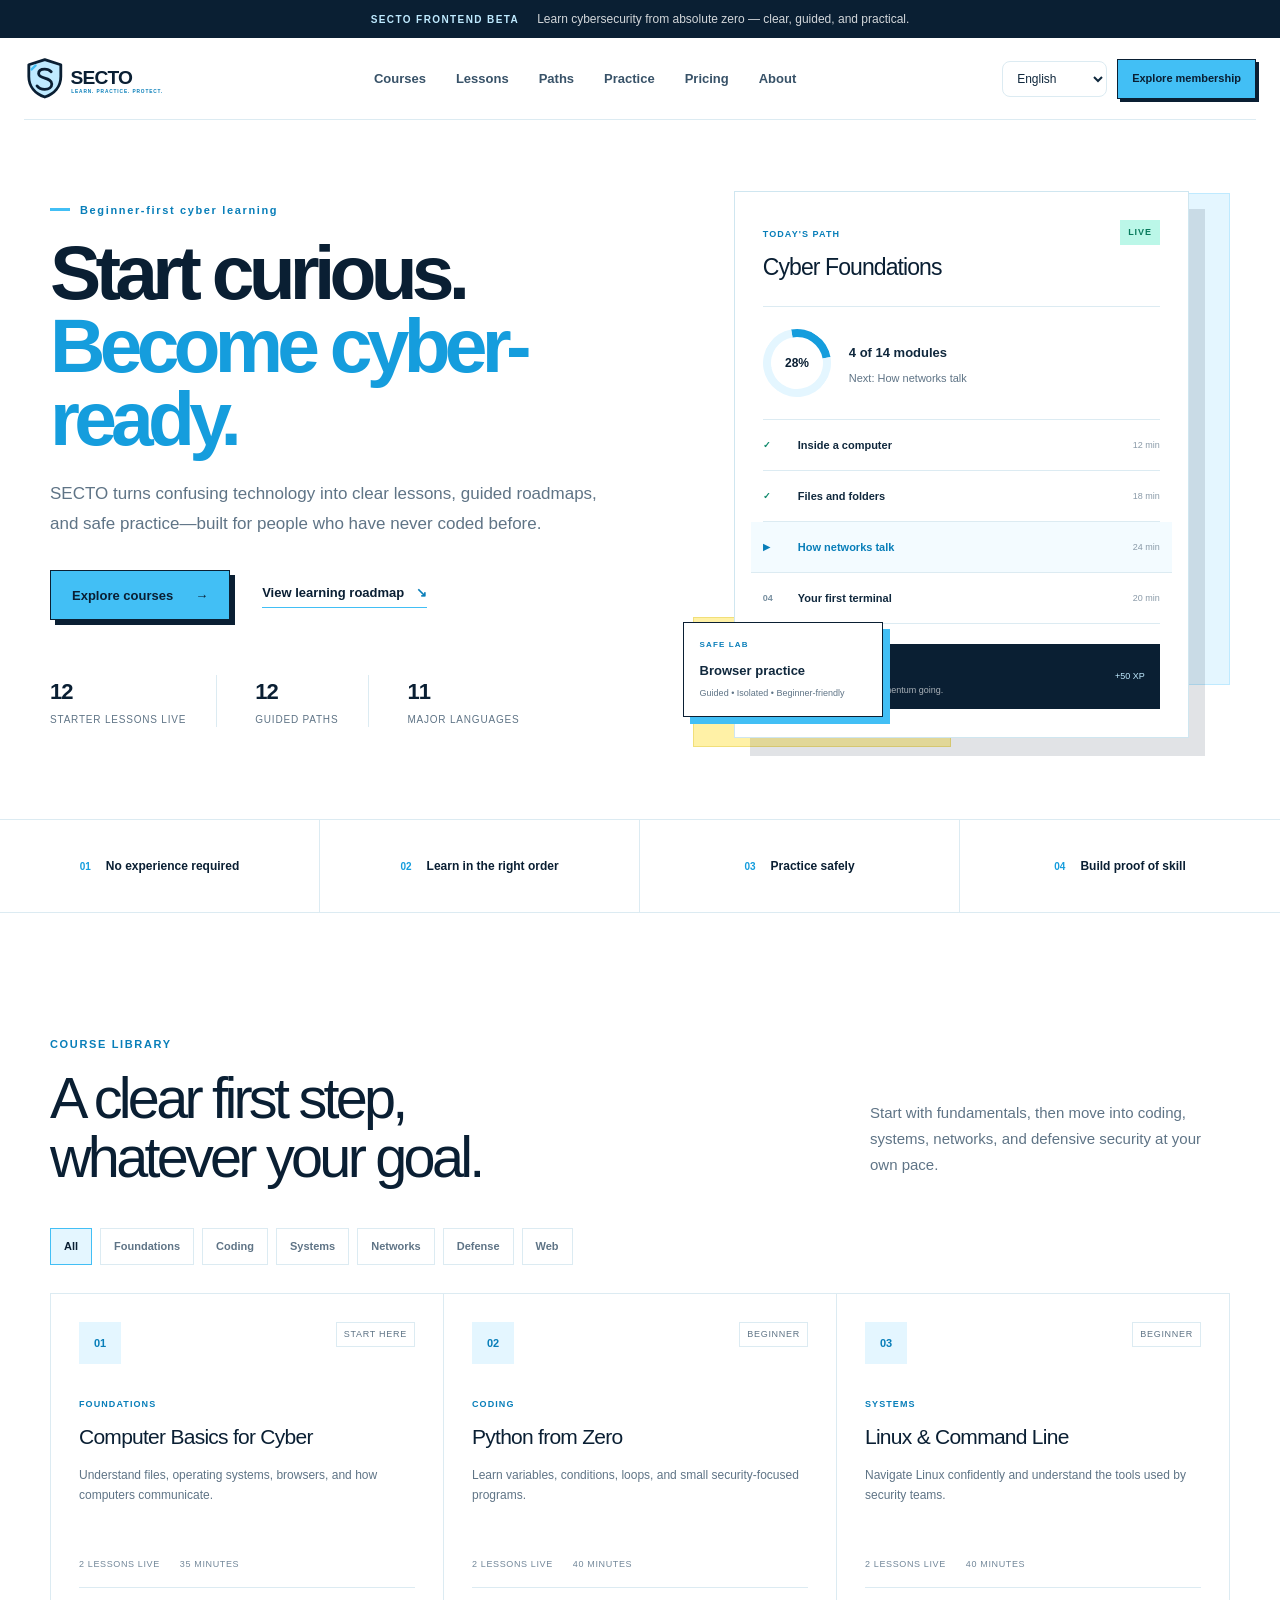
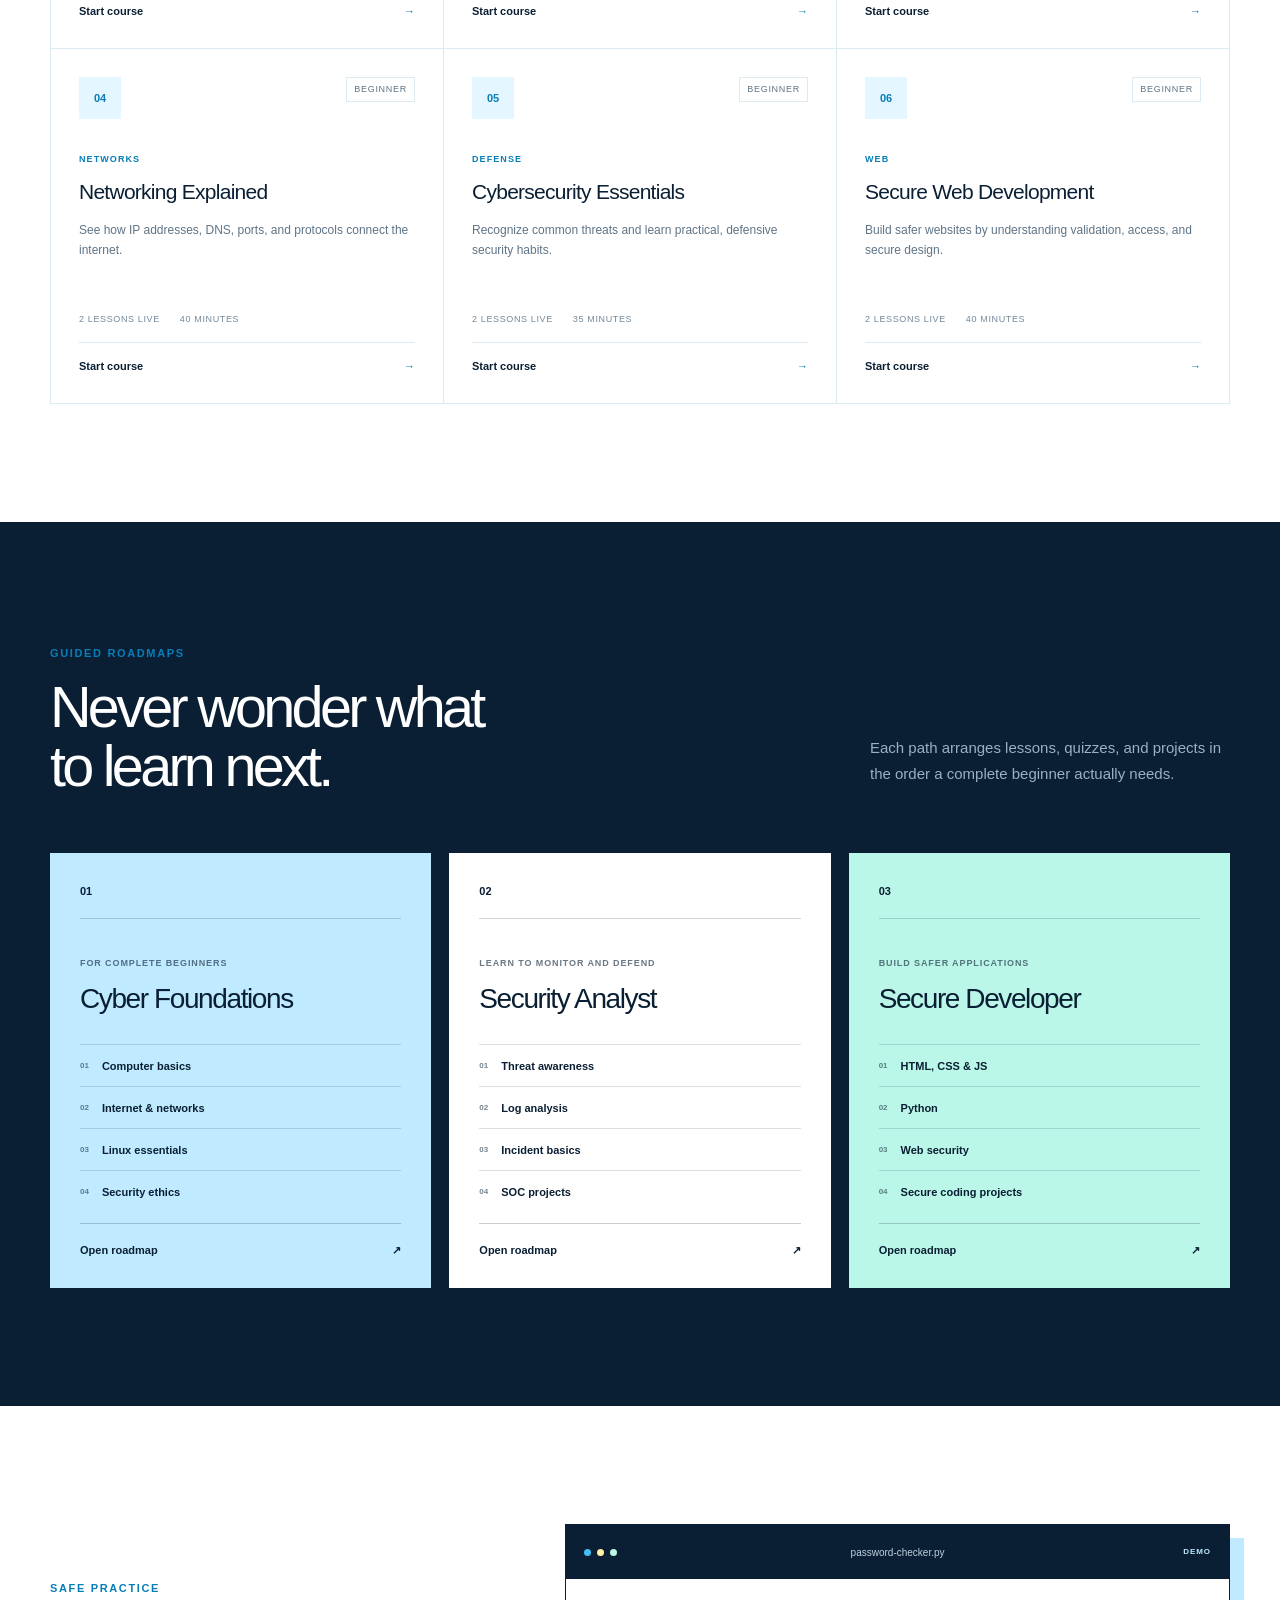
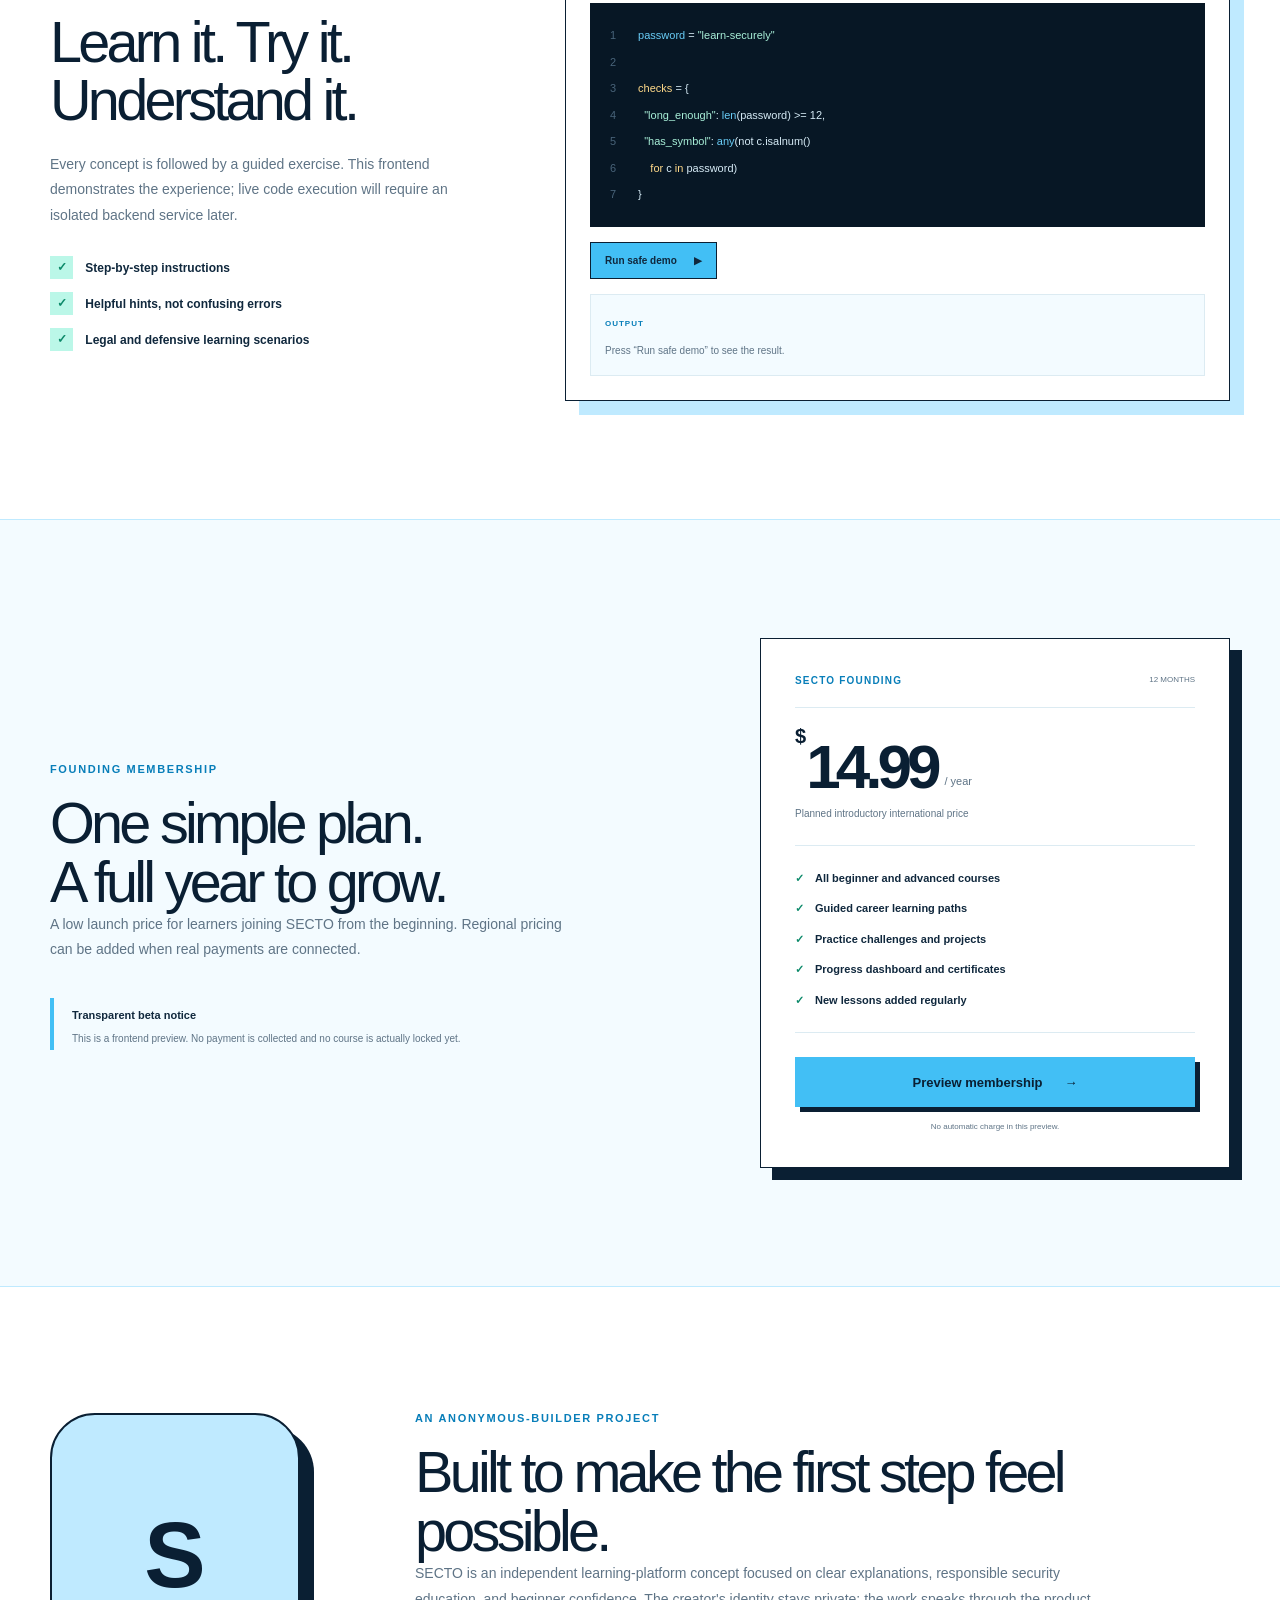
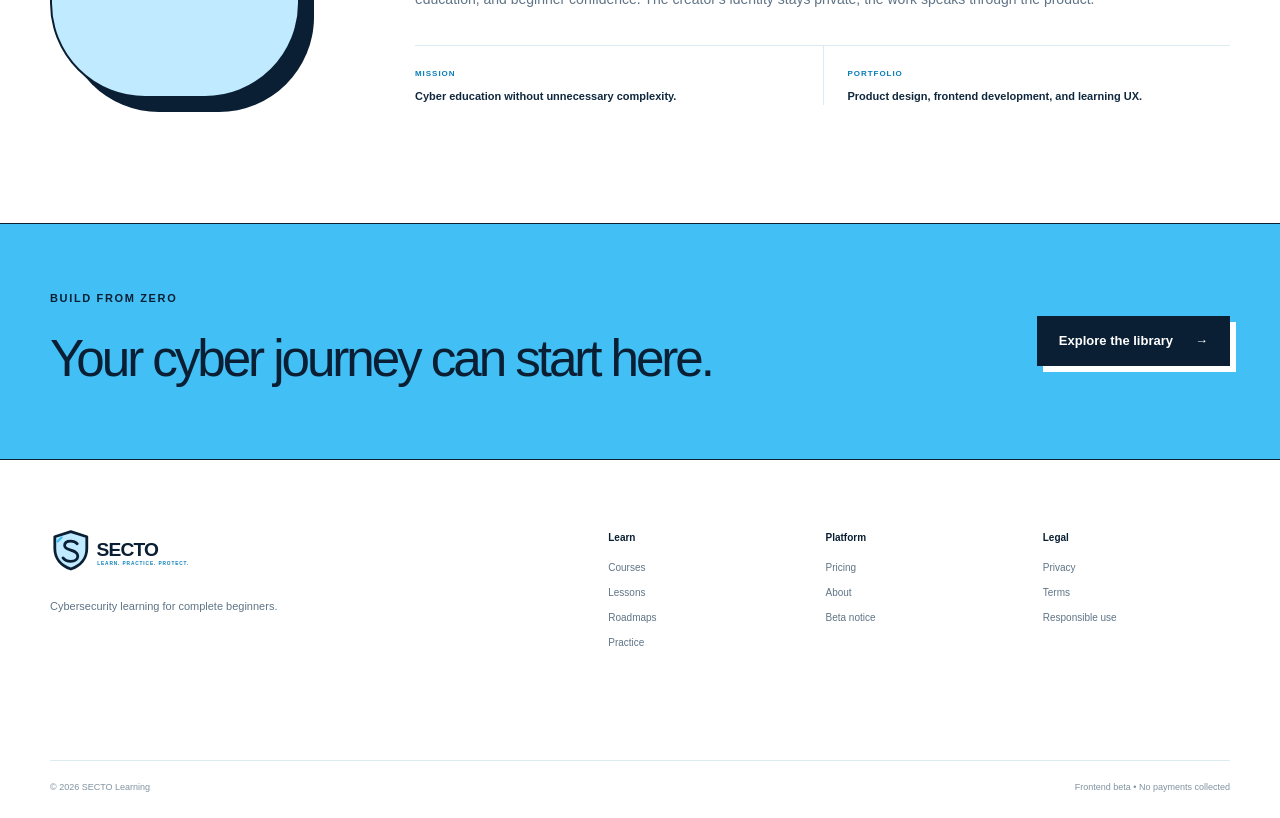
==== commit 48cdf9a7: "Add files via upload" ====
--- a/index.html
+++ b/index.html
@@ -22,7 +22,7 @@
       </a>
       <button class="menu-button" aria-label="Toggle navigation" aria-expanded="false"><span></span><span></span></button>
       <nav class="main-nav" aria-label="Main navigation">
-        <a href="#courses">Courses</a><a href="#paths">Paths</a><a href="#practice">Practice</a><a href="#pricing">Pricing</a><a href="#about">About</a>
+        <a href="#courses">Courses</a><a href="lessons.html">Lessons</a><a href="#paths">Paths</a><a href="#practice">Practice</a><a href="#pricing">Pricing</a><a href="#about">About</a>
       </nav>
       <div class="header-actions">
         <label class="language-picker">
@@ -45,7 +45,7 @@
           <a class="text-link" href="#paths">View learning roadmap <span>↘</span></a>
         </div>
         <div class="hero-proof" aria-label="Platform highlights">
-          <div><strong>40+</strong><span>planned courses</span></div>
+          <div><strong>12</strong><span>starter lessons live</span></div>
           <div><strong>12</strong><span>guided paths</span></div>
           <div><strong>11</strong><span>major languages</span></div>
         </div>
@@ -80,12 +80,12 @@
         <button class="filter active" data-filter="All">All</button><button class="filter" data-filter="Foundations">Foundations</button><button class="filter" data-filter="Coding">Coding</button><button class="filter" data-filter="Systems">Systems</button><button class="filter" data-filter="Networks">Networks</button><button class="filter" data-filter="Defense">Defense</button><button class="filter" data-filter="Web">Web</button>
       </div>
       <div class="course-grid">
-        <article class="course-card" data-category="Foundations"><div class="course-top"><span class="course-number">01</span><span class="course-level">Start here</span></div><span class="course-category">Foundations</span><h3>Computer Basics for Cyber</h3><p>Understand files, operating systems, browsers, and how computers communicate.</p><div class="course-meta"><span>18 lessons</span><span>4 hours</span></div><button class="course-link">Preview syllabus <span>→</span></button></article>
-        <article class="course-card" data-category="Coding"><div class="course-top"><span class="course-number">02</span><span class="course-level">Beginner</span></div><span class="course-category">Coding</span><h3>Python from Zero</h3><p>Learn variables, conditions, loops, and small security-focused programs.</p><div class="course-meta"><span>26 lessons</span><span>8 hours</span></div><button class="course-link">Preview syllabus <span>→</span></button></article>
-        <article class="course-card" data-category="Systems"><div class="course-top"><span class="course-number">03</span><span class="course-level">Beginner</span></div><span class="course-category">Systems</span><h3>Linux &amp; Command Line</h3><p>Navigate Linux confidently and understand the tools used by security teams.</p><div class="course-meta"><span>22 lessons</span><span>6 hours</span></div><button class="course-link">Preview syllabus <span>→</span></button></article>
-        <article class="course-card" data-category="Networks"><div class="course-top"><span class="course-number">04</span><span class="course-level">Beginner</span></div><span class="course-category">Networks</span><h3>Networking Explained</h3><p>See how IP addresses, DNS, ports, and protocols connect the internet.</p><div class="course-meta"><span>24 lessons</span><span>7 hours</span></div><button class="course-link">Preview syllabus <span>→</span></button></article>
-        <article class="course-card" data-category="Defense"><div class="course-top"><span class="course-number">05</span><span class="course-level">Beginner</span></div><span class="course-category">Defense</span><h3>Cybersecurity Essentials</h3><p>Recognize common threats and learn practical, defensive security habits.</p><div class="course-meta"><span>20 lessons</span><span>5 hours</span></div><button class="course-link">Preview syllabus <span>→</span></button></article>
-        <article class="course-card" data-category="Web"><div class="course-top"><span class="course-number">06</span><span class="course-level">Intermediate</span></div><span class="course-category">Web</span><h3>Secure Web Development</h3><p>Build safer websites by understanding validation, access, and secure design.</p><div class="course-meta"><span>28 lessons</span><span>9 hours</span></div><button class="course-link">Preview syllabus <span>→</span></button></article>
+        <article class="course-card" data-category="Foundations"><div class="course-top"><span class="course-number">01</span><span class="course-level">Start here</span></div><span class="course-category">Foundations</span><h3>Computer Basics for Cyber</h3><p>Understand files, operating systems, browsers, and how computers communicate.</p><div class="course-meta"><span>2 lessons live</span><span>35 minutes</span></div><a class="course-link" href="lessons.html#foundations">Start course <span>→</span></a></article>
+        <article class="course-card" data-category="Coding"><div class="course-top"><span class="course-number">02</span><span class="course-level">Beginner</span></div><span class="course-category">Coding</span><h3>Python from Zero</h3><p>Learn variables, conditions, loops, and small security-focused programs.</p><div class="course-meta"><span>2 lessons live</span><span>40 minutes</span></div><a class="course-link" href="lessons.html#python">Start course <span>→</span></a></article>
+        <article class="course-card" data-category="Systems"><div class="course-top"><span class="course-number">03</span><span class="course-level">Beginner</span></div><span class="course-category">Systems</span><h3>Linux &amp; Command Line</h3><p>Navigate Linux confidently and understand the tools used by security teams.</p><div class="course-meta"><span>2 lessons live</span><span>40 minutes</span></div><a class="course-link" href="lessons.html#linux">Start course <span>→</span></a></article>
+        <article class="course-card" data-category="Networks"><div class="course-top"><span class="course-number">04</span><span class="course-level">Beginner</span></div><span class="course-category">Networks</span><h3>Networking Explained</h3><p>See how IP addresses, DNS, ports, and protocols connect the internet.</p><div class="course-meta"><span>2 lessons live</span><span>40 minutes</span></div><a class="course-link" href="lessons.html#networks">Start course <span>→</span></a></article>
+        <article class="course-card" data-category="Defense"><div class="course-top"><span class="course-number">05</span><span class="course-level">Beginner</span></div><span class="course-category">Defense</span><h3>Cybersecurity Essentials</h3><p>Recognize common threats and learn practical, defensive security habits.</p><div class="course-meta"><span>2 lessons live</span><span>35 minutes</span></div><a class="course-link" href="lessons.html#defense">Start course <span>→</span></a></article>
+        <article class="course-card" data-category="Web"><div class="course-top"><span class="course-number">06</span><span class="course-level">Beginner</span></div><span class="course-category">Web</span><h3>Secure Web Development</h3><p>Build safer websites by understanding validation, access, and secure design.</p><div class="course-meta"><span>2 lessons live</span><span>40 minutes</span></div><a class="course-link" href="lessons.html#web">Start course <span>→</span></a></article>
       </div>
     </section>
 
@@ -127,8 +127,8 @@
     <section class="cta-section"><div class="section-shell cta-inner"><div><span class="kicker">BUILD FROM ZERO</span><h2>Your cyber journey can start here.</h2></div><a class="button button-dark" href="#courses">Explore the library <span>→</span></a></div></section>
 
     <footer class="footer section-shell">
-      <div class="footer-brand"><a class="brand" href="#top"><img class="brand-logo" src="assets/secto-logo.svg" alt="SECTO — Learn. Practice. Protect."></a><p>Cybersecurity learning for complete beginners.</p></div>
-      <div class="footer-links"><div><strong>Learn</strong><a href="#courses">Courses</a><a href="#paths">Roadmaps</a><a href="#practice">Practice</a></div><div><strong>Platform</strong><a href="#pricing">Pricing</a><a href="#about">About</a><a href="#top">Beta notice</a></div><div><strong>Legal</strong><a href="#top">Privacy</a><a href="#top">Terms</a><a href="#top">Responsible use</a></div></div>
+      <div class="footer-brand"><a class="brand" href="#top"><img class="brand-logo" src="secto-logo.svg" alt="SECTO — Learn. Practice. Protect."></a><p>Cybersecurity learning for complete beginners.</p></div>
+      <div class="footer-links"><div><strong>Learn</strong><a href="#courses">Courses</a><a href="lessons.html">Lessons</a><a href="#paths">Roadmaps</a><a href="#practice">Practice</a></div><div><strong>Platform</strong><a href="#pricing">Pricing</a><a href="#about">About</a><a href="#top">Beta notice</a></div><div><strong>Legal</strong><a href="#top">Privacy</a><a href="#top">Terms</a><a href="#top">Responsible use</a></div></div>
       <div class="footer-bottom"><span>© 2026 SECTO Learning</span><span>Frontend beta • No payments collected</span></div>
     </footer>
   </main>
